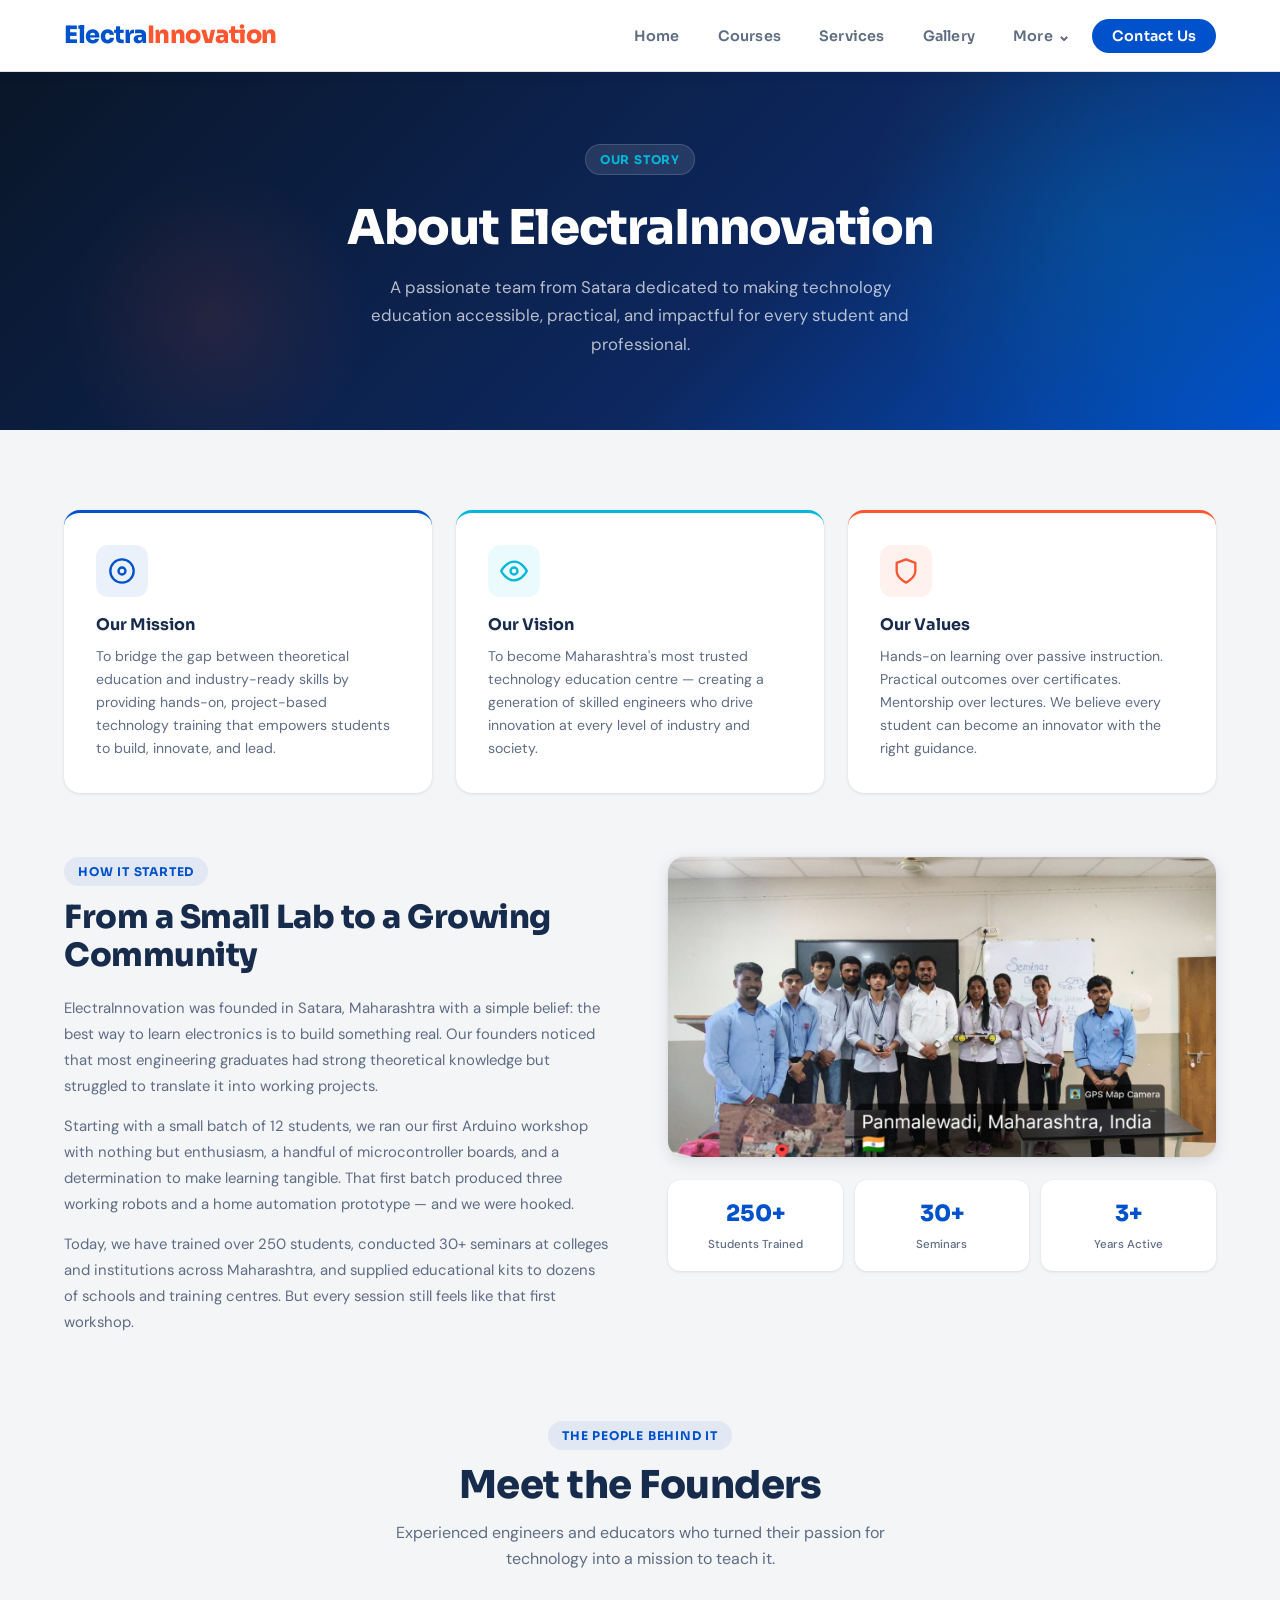
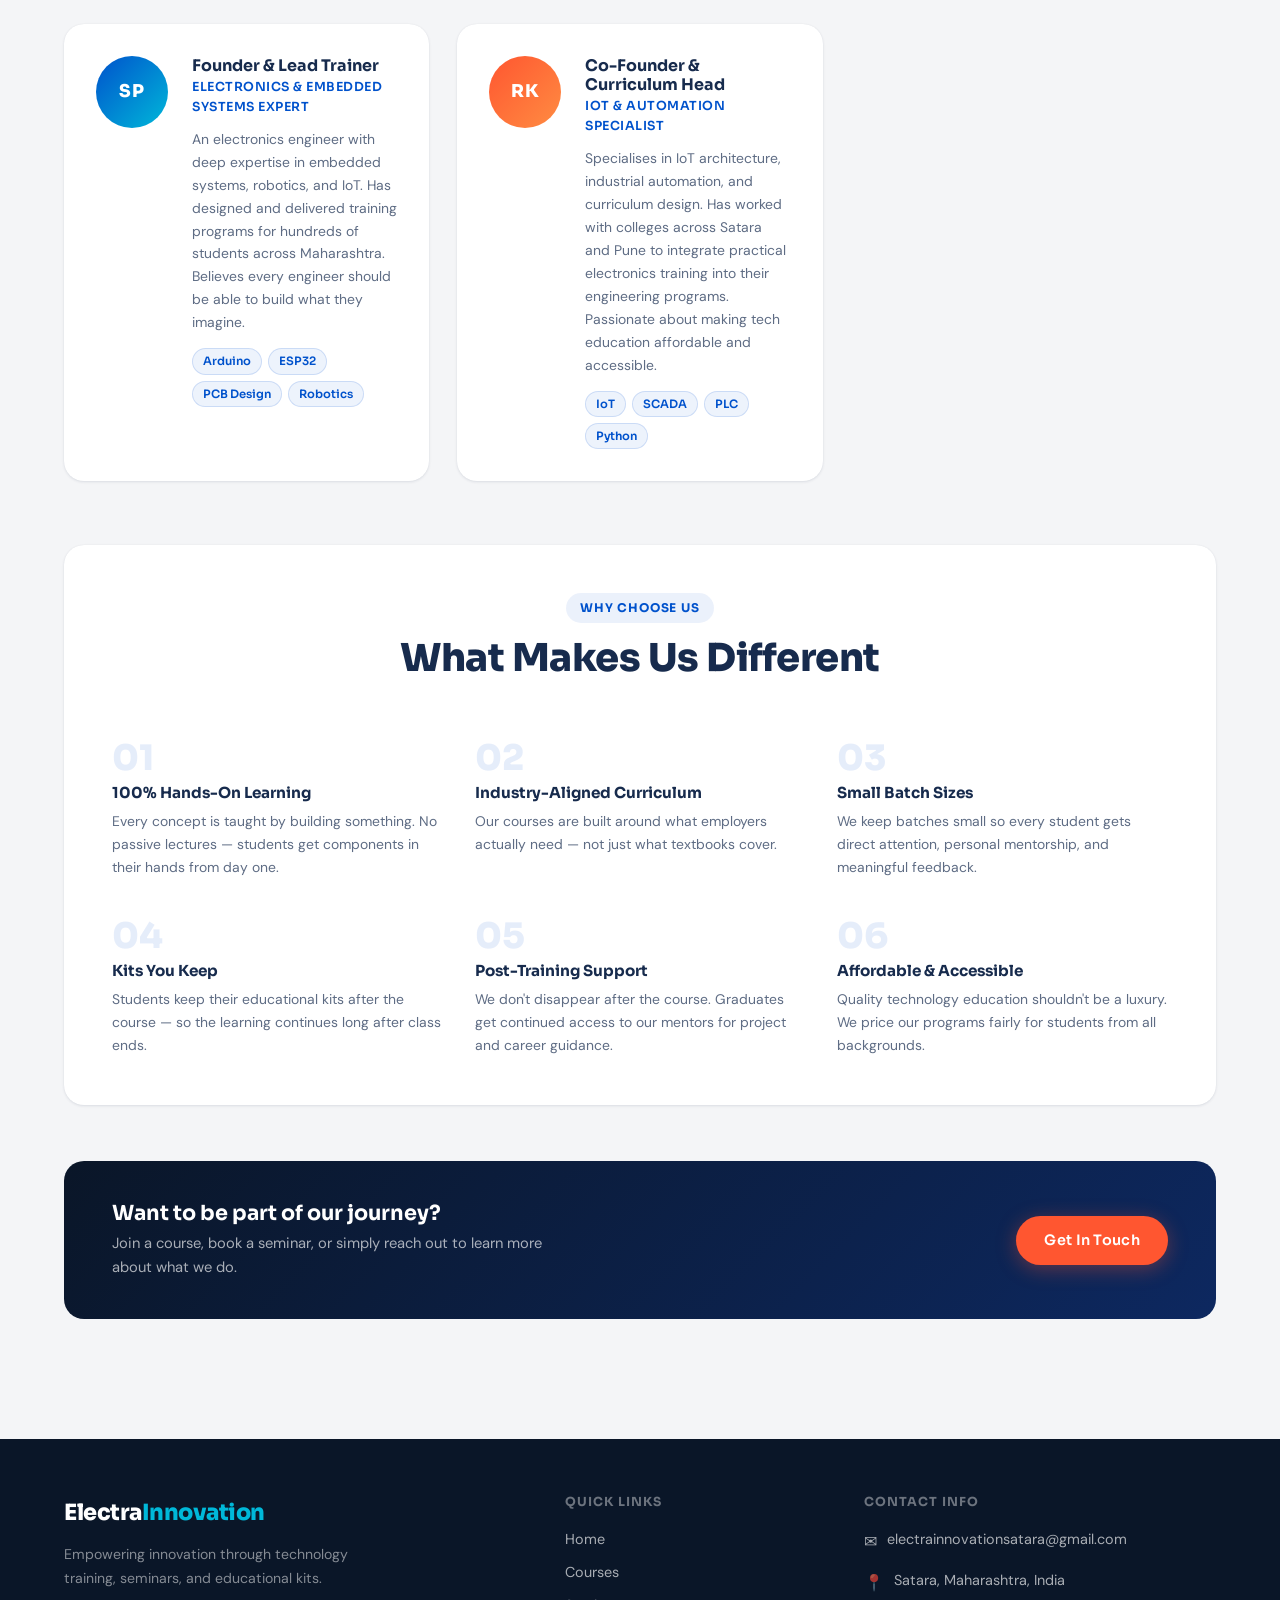
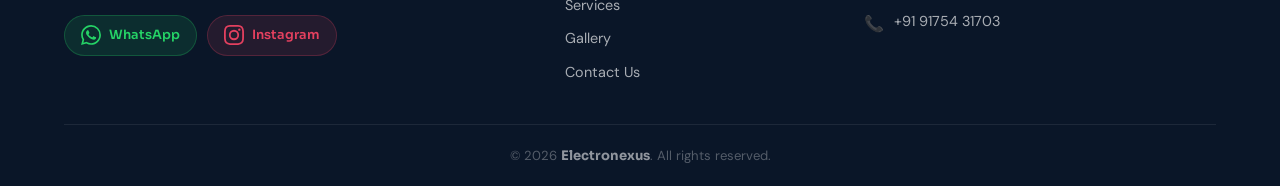
==== about.html @ ba644fd6 "Add 5 new pages & update navigation" ====
<!DOCTYPE html>
<html lang="en">
<head>
  <meta charset="UTF-8">
  <meta name="viewport" content="width=device-width, initial-scale=1.0">
  <title>About Us — ElectraInnovation</title>
  <link rel="stylesheet" href="style.css">
  <script defer src="script.js"></script>
</head>

<body>

<!-- ===== NAVBAR ===== -->
<header class="navbar">
  <div class="nav-container">
    <a href="index.html" class="logo-text">Electra<span>Innovation</span></a>

    <button class="hamburger" id="hamburger" aria-label="Toggle menu">
      <span></span><span></span><span></span>
    </button>

    <ul class="nav-menu" id="nav-menu">
      <li><a href="index.html">Home</a></li>
      <li><a href="courses.html">Courses</a></li>
      <li><a href="services.html">Services</a></li>
      <li><a href="gallery.html">Gallery</a></li>
      <li class="nav-dropdown">
        <button class="nav-dropdown-btn" aria-expanded="false">More <span class="nav-chevron">&#8964;</span></button>
        <ul class="nav-dropdown-menu">
          <li><a href="blogs.html">Blogs / Updates</a></li>
          <li><a href="about.html" class="active">About Us</a></li>
          <li><a href="faqs.html">FAQs</a></li>
        </ul>
      </li>
      <li><a href="contact.html" class="nav-cta">Contact Us</a></li>
    </ul>
  </div>
</header>

<!-- ===== PAGE HERO ===== -->
<div class="page-hero">
  <div class="page-hero-inner">
    <div class="section-tag">Our Story</div>
    <h1>About ElectraInnovation</h1>
    <p>A passionate team from Satara dedicated to making technology education accessible, practical, and impactful for every student and professional.</p>
  </div>
</div>

<!-- ===== ABOUT CONTENT ===== -->
<div class="section">

  <!-- MISSION / VISION / VALUES -->
  <div class="mvv-grid">
    <div class="mvv-card">
      <div class="mvv-icon">
        <svg width="28" height="28" viewBox="0 0 24 24" fill="none" stroke="currentColor" stroke-width="2" stroke-linecap="round" stroke-linejoin="round"><circle cx="12" cy="12" r="10"/><circle cx="12" cy="12" r="3"/></svg>
      </div>
      <h3>Our Mission</h3>
      <p>To bridge the gap between theoretical education and industry-ready skills by providing hands-on, project-based technology training that empowers students to build, innovate, and lead.</p>
    </div>
    <div class="mvv-card">
      <div class="mvv-icon">
        <svg width="28" height="28" viewBox="0 0 24 24" fill="none" stroke="currentColor" stroke-width="2" stroke-linecap="round" stroke-linejoin="round"><path d="M1 12s4-8 11-8 11 8 11 8-4 8-11 8-11-8-11-8z"/><circle cx="12" cy="12" r="3"/></svg>
      </div>
      <h3>Our Vision</h3>
      <p>To become Maharashtra's most trusted technology education centre — creating a generation of skilled engineers who drive innovation at every level of industry and society.</p>
    </div>
    <div class="mvv-card">
      <div class="mvv-icon">
        <svg width="28" height="28" viewBox="0 0 24 24" fill="none" stroke="currentColor" stroke-width="2" stroke-linecap="round" stroke-linejoin="round"><path d="M12 22s8-4 8-10V5l-8-3-8 3v7c0 6 8 10 8 10z"/></svg>
      </div>
      <h3>Our Values</h3>
      <p>Hands-on learning over passive instruction. Practical outcomes over certificates. Mentorship over lectures. We believe every student can become an innovator with the right guidance.</p>
    </div>
  </div>

  <!-- STORY SECTION -->
  <div class="about-story">
    <div class="about-story-text">
      <div class="section-tag">How It Started</div>
      <h2>From a Small Lab to a Growing Community</h2>
      <p>ElectraInnovation was founded in Satara, Maharashtra with a simple belief: the best way to learn electronics is to build something real. Our founders noticed that most engineering graduates had strong theoretical knowledge but struggled to translate it into working projects.</p>
      <p>Starting with a small batch of 12 students, we ran our first Arduino workshop with nothing but enthusiasm, a handful of microcontroller boards, and a determination to make learning tangible. That first batch produced three working robots and a home automation prototype — and we were hooked.</p>
      <p>Today, we have trained over 250 students, conducted 30+ seminars at colleges and institutions across Maharashtra, and supplied educational kits to dozens of schools and training centres. But every session still feels like that first workshop.</p>
    </div>
    <div class="about-story-img">
      <img src="images/training2.jpeg" alt="ElectraInnovation training session">
      <div class="about-story-stat-row">
        <div class="about-story-stat">
          <span class="stat-num">250+</span>
          <span class="stat-label">Students Trained</span>
        </div>
        <div class="about-story-stat">
          <span class="stat-num">30+</span>
          <span class="stat-label">Seminars</span>
        </div>
        <div class="about-story-stat">
          <span class="stat-num">3+</span>
          <span class="stat-label">Years Active</span>
        </div>
      </div>
    </div>
  </div>

  <!-- FOUNDERS SECTION -->
  <div class="section-header" style="margin-top: 72px;">
    <div class="section-tag">The People Behind It</div>
    <h2>Meet the Founders</h2>
    <p>Experienced engineers and educators who turned their passion for technology into a mission to teach it.</p>
  </div>

  <div class="founders-grid">

    <div class="founder-card">
      <div class="founder-avatar founder-avatar-1">
        <span>SP</span>
      </div>
      <div class="founder-info">
        <h3>Founder &amp; Lead Trainer</h3>
        <p class="founder-role">Electronics &amp; Embedded Systems Expert</p>
        <p class="founder-bio">An electronics engineer with deep expertise in embedded systems, robotics, and IoT. Has designed and delivered training programs for hundreds of students across Maharashtra. Believes every engineer should be able to build what they imagine.</p>
        <div class="founder-skills">
          <span>Arduino</span>
          <span>ESP32</span>
          <span>PCB Design</span>
          <span>Robotics</span>
        </div>
      </div>
    </div>

    <div class="founder-card">
      <div class="founder-avatar founder-avatar-2">
        <span>RK</span>
      </div>
      <div class="founder-info">
        <h3>Co-Founder &amp; Curriculum Head</h3>
        <p class="founder-role">IoT &amp; Automation Specialist</p>
        <p class="founder-bio">Specialises in IoT architecture, industrial automation, and curriculum design. Has worked with colleges across Satara and Pune to integrate practical electronics training into their engineering programs. Passionate about making tech education affordable and accessible.</p>
        <div class="founder-skills">
          <span>IoT</span>
          <span>SCADA</span>
          <span>PLC</span>
          <span>Python</span>
        </div>
      </div>
    </div>

  </div>

  <!-- WHY CHOOSE US -->
  <div class="why-us-section">
    <div class="section-header">
      <div class="section-tag">Why Choose Us</div>
      <h2>What Makes Us Different</h2>
    </div>
    <div class="why-us-grid">
      <div class="why-us-item">
        <div class="why-us-num">01</div>
        <h4>100% Hands-On Learning</h4>
        <p>Every concept is taught by building something. No passive lectures — students get components in their hands from day one.</p>
      </div>
      <div class="why-us-item">
        <div class="why-us-num">02</div>
        <h4>Industry-Aligned Curriculum</h4>
        <p>Our courses are built around what employers actually need — not just what textbooks cover.</p>
      </div>
      <div class="why-us-item">
        <div class="why-us-num">03</div>
        <h4>Small Batch Sizes</h4>
        <p>We keep batches small so every student gets direct attention, personal mentorship, and meaningful feedback.</p>
      </div>
      <div class="why-us-item">
        <div class="why-us-num">04</div>
        <h4>Kits You Keep</h4>
        <p>Students keep their educational kits after the course — so the learning continues long after class ends.</p>
      </div>
      <div class="why-us-item">
        <div class="why-us-num">05</div>
        <h4>Post-Training Support</h4>
        <p>We don't disappear after the course. Graduates get continued access to our mentors for project and career guidance.</p>
      </div>
      <div class="why-us-item">
        <div class="why-us-num">06</div>
        <h4>Affordable &amp; Accessible</h4>
        <p>Quality technology education shouldn't be a luxury. We price our programs fairly for students from all backgrounds.</p>
      </div>
    </div>
  </div>

  <!-- CTA BANNER -->
  <div class="cta-banner">
    <div class="cta-banner-text">
      <h3>Want to be part of our journey?</h3>
      <p>Join a course, book a seminar, or simply reach out to learn more about what we do.</p>
    </div>
    <a href="contact.html" class="btn btn-primary">Get In Touch</a>
  </div>

</div>

<!-- ===== FOOTER ===== -->
<footer class="footer">
  <div class="footer-inner">

    <div class="footer-brand">
      <a href="index.html" class="footer-logo">Electra<span>Innovation</span></a>
      <p class="footer-tagline">Empowering innovation through technology training, seminars, and educational kits.</p>
      <div class="footer-social">
        <a href="https://wa.me/919175431703" target="_blank" rel="noopener" class="social-btn whatsapp" aria-label="WhatsApp">
          <svg viewBox="0 0 24 24" fill="currentColor" width="20" height="20"><path d="M17.472 14.382c-.297-.149-1.758-.867-2.03-.967-.273-.099-.471-.148-.67.15-.197.297-.767.966-.94 1.164-.173.199-.347.223-.644.075-.297-.15-1.255-.463-2.39-1.475-.883-.788-1.48-1.761-1.653-2.059-.173-.297-.018-.458.13-.606.134-.133.298-.347.446-.52.149-.174.198-.298.298-.497.099-.198.05-.371-.025-.52-.075-.149-.669-1.612-.916-2.207-.242-.579-.487-.5-.669-.51-.173-.008-.371-.01-.57-.01-.198 0-.52.074-.792.372-.272.297-1.04 1.016-1.04 2.479 0 1.462 1.065 2.875 1.213 3.074.149.198 2.096 3.2 5.077 4.487.709.306 1.262.489 1.694.625.712.227 1.36.195 1.871.118.571-.085 1.758-.719 2.006-1.413.248-.694.248-1.289.173-1.413-.074-.124-.272-.198-.57-.347m-5.421 7.403h-.004a9.87 9.87 0 01-5.031-1.378l-.361-.214-3.741.982.998-3.648-.235-.374a9.86 9.86 0 01-1.51-5.26c.001-5.45 4.436-9.884 9.888-9.884 2.64 0 5.122 1.03 6.988 2.898a9.825 9.825 0 012.893 6.994c-.003 5.45-4.437 9.884-9.885 9.884m8.413-18.297A11.815 11.815 0 0012.05 0C5.495 0 .16 5.335.157 11.892c0 2.096.547 4.142 1.588 5.945L.057 24l6.305-1.654a11.882 11.882 0 005.683 1.448h.005c6.554 0 11.89-5.335 11.893-11.893a11.821 11.821 0 00-3.48-8.413Z"/></svg>
          WhatsApp
        </a>
        <a href="https://www.instagram.com/electrainnovations?igsh=cjc5NXh3eWp3ZHEy" target="_blank" rel="noopener" class="social-btn instagram" aria-label="Instagram">
          <svg viewBox="0 0 24 24" fill="currentColor" width="20" height="20"><path d="M12 2.163c3.204 0 3.584.012 4.85.07 3.252.148 4.771 1.691 4.919 4.919.058 1.265.069 1.645.069 4.849 0 3.205-.012 3.584-.069 4.849-.149 3.225-1.664 4.771-4.919 4.919-1.266.058-1.644.07-4.85.07-3.204 0-3.584-.012-4.849-.07-3.26-.149-4.771-1.699-4.919-4.92-.058-1.265-.07-1.644-.07-4.849 0-3.204.013-3.583.07-4.849.149-3.227 1.664-4.771 4.919-4.919 1.266-.057 1.645-.069 4.849-.069zM12 0C8.741 0 8.333.014 7.053.072 2.695.272.273 2.69.073 7.052.014 8.333 0 8.741 0 12c0 3.259.014 3.668.072 4.948.2 4.358 2.618 6.78 6.98 6.98C8.333 23.986 8.741 24 12 24c3.259 0 3.668-.014 4.948-.072 4.354-.2 6.782-2.618 6.979-6.98.059-1.28.073-1.689.073-4.948 0-3.259-.014-3.667-.072-4.947-.196-4.354-2.617-6.78-6.979-6.98C15.668.014 15.259 0 12 0zm0 5.838a6.162 6.162 0 100 12.324 6.162 6.162 0 000-12.324zM12 16a4 4 0 110-8 4 4 0 010 8zm6.406-11.845a1.44 1.44 0 100 2.881 1.44 1.44 0 000-2.881z"/></svg>
          Instagram
        </a>
      </div>
    </div>

    <div class="footer-col">
      <h4>Quick Links</h4>
      <ul>
        <li><a href="index.html">Home</a></li>
        <li><a href="courses.html">Courses</a></li>
        <li><a href="services.html">Services</a></li>
        <li><a href="gallery.html">Gallery</a></li>
        <li><a href="contact.html">Contact Us</a></li>
      </ul>
    </div>

    <div class="footer-col">
      <h4>Contact Info</h4>
      <ul class="footer-contact-list">
        <li>
          <span class="fc-icon">&#9993;</span>
          <a href="mailto:electrainnovationsatara@gmail.com">electrainnovationsatara@gmail.com</a>
        </li>
        <li>
          <span class="fc-icon">&#128205;</span>
          <span>Satara, Maharashtra, India</span>
        </li>
        <li>
          <span class="fc-icon">&#128222;</span>
          <a href="tel:+919175431703">+91 91754 31703</a>
        </li>
      </ul>
    </div>

  </div>
  <div class="footer-bottom">
    <p>&copy; 2026 <strong>Electronexus</strong>. All rights reserved.</p>
  </div>
</footer>

</body>
</html>
---- style.css ----
@import url('https://fonts.googleapis.com/css2?family=Sora:wght@300;400;600;700;800&family=DM+Sans:ital,wght@0,300;0,400;0,500;1,400&display=swap');

/* ===== CSS VARIABLES ===== */
:root {
  --primary: #0052CC;
  --primary-light: #0065FF;
  --accent: #FF5630;
  --accent-warm: #FF7452;
  --teal: #00B8D9;
  --bg: #F4F5F7;
  --bg-card: #FFFFFF;
  --text: #172B4D;
  --text-muted: #5E6C84;
  --border: #DFE1E6;
  --white: #FFFFFF;
  --shadow-sm: 0 1px 3px rgba(9,30,66,0.10), 0 0 1px rgba(9,30,66,0.08);
  --shadow-md: 0 4px 16px rgba(9,30,66,0.12), 0 0 2px rgba(9,30,66,0.08);
  --shadow-lg: 0 12px 40px rgba(9,30,66,0.18);
  --radius: 12px;
  --radius-sm: 6px;
  --navbar-h: 72px;
}

/* ===== RESET & BASE ===== */
*, *::before, *::after { box-sizing: border-box; margin: 0; padding: 0; }

html { scroll-behavior: smooth; }

body {
  font-family: 'DM Sans', sans-serif;
  background: var(--bg);
  color: var(--text);
  padding-top: var(--navbar-h);
  line-height: 1.6;
}

h1, h2, h3, h4 { font-family: 'Sora', sans-serif; line-height: 1.2; }

/* ===== NAVBAR ===== */
.navbar {
  position: fixed;
  top: 0;
  left: 0;
  width: 100%;
  background: var(--white);
  border-bottom: 1.5px solid var(--border);
  z-index: 9999;
  height: var(--navbar-h);
  box-shadow: 0 2px 12px rgba(9,30,66,0.08);
}

.nav-container {
  display: flex;
  justify-content: space-between;
  align-items: center;
  max-width: 1200px;
  width: 90%;
  margin: 0 auto;
  height: 100%;
}

.logo {
  height: 46px;
  object-fit: contain;
}

.logo-text {
  font-family: 'Sora', sans-serif;
  font-size: 1.5rem;
  font-weight: 800;
  color: var(--primary);
  letter-spacing: -0.5px;
  text-decoration: none;
}

.logo-text span { color: var(--accent); }

.nav-menu {
  list-style: none;
  display: flex;
  gap: 6px;
  align-items: center;
}

.nav-menu li a {
  color: var(--text-muted);
  text-decoration: none;
  font-family: 'Sora', sans-serif;
  font-weight: 600;
  font-size: 0.9rem;
  padding: 8px 16px;
  border-radius: var(--radius-sm);
  transition: all 0.2s ease;
  letter-spacing: 0.2px;
}

.nav-menu li a:hover {
  color: var(--primary);
  background: rgba(0,82,204,0.07);
}

.nav-menu li a.active {
  color: var(--primary);
  background: rgba(0,82,204,0.10);
}

/* CTA button in nav */
.nav-menu li a.nav-cta {
  background: var(--primary);
  color: white;
  padding: 8px 20px;
  border-radius: 50px;
}

.nav-menu li a.nav-cta:hover {
  background: var(--primary-light);
  color: white;
}

.hamburger {
  display: none;
  background: none;
  border: none;
  cursor: pointer;
  padding: 6px;
  border-radius: var(--radius-sm);
  flex-direction: column;
  gap: 5px;
  transition: background 0.2s;
}

.hamburger:hover { background: var(--bg); }

.hamburger span {
  display: block;
  width: 24px;
  height: 2.5px;
  background: var(--text);
  border-radius: 2px;
  transition: all 0.3s ease;
}

.hamburger.open span:nth-child(1) { transform: translateY(7.5px) rotate(45deg); }
.hamburger.open span:nth-child(2) { opacity: 0; transform: scaleX(0); }
.hamburger.open span:nth-child(3) { transform: translateY(-7.5px) rotate(-45deg); }

/* ===== HERO ===== */
.hero {
  position: relative;
  background: linear-gradient(135deg, #0a1628 0%, #0d2860 50%, #0052CC 100%);
  min-height: calc(100vh - var(--navbar-h));
  display: flex;
  align-items: center;
  overflow: hidden;
}

/* Decorative blobs */
.hero::before {
  content: '';
  position: absolute;
  width: 600px;
  height: 600px;
  background: radial-gradient(circle, rgba(0,184,217,0.18) 0%, transparent 70%);
  top: -100px;
  right: -100px;
  border-radius: 50%;
  pointer-events: none;
}

.hero::after {
  content: '';
  position: absolute;
  width: 400px;
  height: 400px;
  background: radial-gradient(circle, rgba(255,86,48,0.14) 0%, transparent 70%);
  bottom: -50px;
  left: 10%;
  border-radius: 50%;
  pointer-events: none;
}

.hero-inner {
  position: relative;
  z-index: 2;
  max-width: 1200px;
  width: 90%;
  margin: 0 auto;
  display: grid;
  grid-template-columns: 1fr 1fr;
  gap: 60px;
  align-items: center;
  padding: 60px 0;
}

.hero-text {
  color: white;
}

.hero-badge {
  display: inline-flex;
  align-items: center;
  gap: 8px;
  background: rgba(255,255,255,0.10);
  border: 1px solid rgba(255,255,255,0.18);
  color: var(--teal);
  font-family: 'Sora', sans-serif;
  font-size: 0.78rem;
  font-weight: 600;
  padding: 6px 14px;
  border-radius: 50px;
  margin-bottom: 24px;
  letter-spacing: 0.5px;
  text-transform: uppercase;
}

.hero-badge::before {
  content: '';
  width: 7px;
  height: 7px;
  background: var(--teal);
  border-radius: 50%;
  animation: pulse-dot 2s infinite;
}

@keyframes pulse-dot {
  0%, 100% { opacity: 1; transform: scale(1); }
  50% { opacity: 0.5; transform: scale(1.4); }
}

.hero-text h1 {
  font-size: clamp(2rem, 4vw, 3.4rem);
  font-weight: 800;
  color: white;
  margin-bottom: 20px;
  letter-spacing: -1px;
}

.hero-text h1 span { color: var(--teal); }

.hero-text p {
  font-size: 1.1rem;
  color: rgba(255,255,255,0.72);
  max-width: 480px;
  margin-bottom: 36px;
  line-height: 1.7;
}

.hero-actions {
  display: flex;
  gap: 14px;
  flex-wrap: wrap;
}

.btn {
  display: inline-flex;
  align-items: center;
  gap: 8px;
  padding: 13px 28px;
  border-radius: 50px;
  font-family: 'Sora', sans-serif;
  font-weight: 600;
  font-size: 0.9rem;
  text-decoration: none;
  cursor: pointer;
  border: none;
  transition: all 0.25s ease;
  letter-spacing: 0.3px;
}

.btn-primary {
  background: var(--accent);
  color: white;
  box-shadow: 0 4px 20px rgba(255,86,48,0.35);
}

.btn-primary:hover {
  background: var(--accent-warm);
  transform: translateY(-2px);
  box-shadow: 0 8px 28px rgba(255,86,48,0.4);
}

.btn-outline {
  background: rgba(255,255,255,0.10);
  color: white;
  border: 1.5px solid rgba(255,255,255,0.28);
  backdrop-filter: blur(6px);
}

.btn-outline:hover {
  background: rgba(255,255,255,0.18);
  transform: translateY(-2px);
}

/* HERO SLIDER */
.hero-slider-wrap {
  position: relative;
}

.slider {
  position: relative;
  width: 100%;
  border-radius: 20px;
  overflow: hidden;
  box-shadow: var(--shadow-lg);
  aspect-ratio: 4/3;
}

.slide {
  position: absolute;
  inset: 0;
  width: 100%;
  height: 100%;
  object-fit: cover;
  opacity: 0;
  transition: opacity 1s ease;
}

.slide.active { opacity: 1; }

/* Slider dots */
.slider-dots {
  display: flex;
  justify-content: center;
  gap: 8px;
  margin-top: 16px;
}

.dot {
  width: 8px;
  height: 8px;
  border-radius: 50%;
  background: rgba(255,255,255,0.30);
  cursor: pointer;
  transition: all 0.3s ease;
  border: none;
}

.dot.active {
  background: var(--teal);
  width: 24px;
  border-radius: 4px;
}

/* HERO STATS */
.hero-stats {
  display: grid;
  grid-template-columns: repeat(3, 1fr);
  gap: 16px;
  margin-top: 44px;
}

.stat-item {
  background: rgba(255,255,255,0.07);
  border: 1px solid rgba(255,255,255,0.12);
  border-radius: var(--radius);
  padding: 16px;
  text-align: center;
  backdrop-filter: blur(6px);
}

.stat-num {
  font-family: 'Sora', sans-serif;
  font-size: 1.6rem;
  font-weight: 800;
  color: var(--teal);
}

.stat-label {
  font-size: 0.75rem;
  color: rgba(255,255,255,0.60);
  margin-top: 2px;
}

/* ===== SECTION SHARED ===== */
.section {
  max-width: 1200px;
  width: 90%;
  margin: 0 auto;
  padding: 80px 0;
}

.section-header {
  text-align: center;
  margin-bottom: 52px;
}

.section-tag {
  display: inline-block;
  background: rgba(0,82,204,0.08);
  color: var(--primary);
  font-family: 'Sora', sans-serif;
  font-size: 0.75rem;
  font-weight: 700;
  padding: 5px 14px;
  border-radius: 50px;
  letter-spacing: 0.8px;
  text-transform: uppercase;
  margin-bottom: 12px;
}

.section-header h2 {
  font-size: clamp(1.8rem, 3vw, 2.6rem);
  font-weight: 800;
  color: var(--text);
  margin-bottom: 12px;
  letter-spacing: -0.5px;
}

.section-header p {
  color: var(--text-muted);
  font-size: 1rem;
  max-width: 520px;
  margin: 0 auto;
}

/* ===== GALLERY PAGE ===== */
.gallery-page { background: var(--bg); }

.gallery-section { margin-bottom: 64px; }

.gallery-section-title {
  font-family: 'Sora', sans-serif;
  font-size: 1.15rem;
  font-weight: 700;
  color: var(--text);
  margin-bottom: 18px;
  display: flex;
  align-items: center;
  gap: 10px;
}

.gallery-section-title::before {
  content: '';
  display: block;
  width: 4px;
  height: 22px;
  background: var(--primary);
  border-radius: 2px;
}

.grid {
  display: grid;
  grid-template-columns: repeat(auto-fill, minmax(220px, 1fr));
  gap: 16px;
}

.grid-item {
  position: relative;
  border-radius: var(--radius);
  overflow: hidden;
  aspect-ratio: 4/3;
  background: var(--border);
  box-shadow: var(--shadow-sm);
  cursor: pointer;
  transition: transform 0.28s ease, box-shadow 0.28s ease;
}

.grid-item:hover {
  transform: translateY(-5px) scale(1.02);
  box-shadow: var(--shadow-md);
}

.grid-item img {
  width: 100%;
  height: 100%;
  object-fit: cover;
  display: block;
  transition: transform 0.4s ease;
}

.grid-item:hover img { transform: scale(1.06); }

.grid-item .overlay {
  position: absolute;
  inset: 0;
  background: linear-gradient(to top, rgba(9,30,66,0.55), transparent 60%);
  opacity: 0;
  transition: opacity 0.28s ease;
  display: flex;
  align-items: flex-end;
  padding: 14px;
}

.grid-item:hover .overlay { opacity: 1; }

.overlay-icon {
  background: rgba(255,255,255,0.20);
  border: 1px solid rgba(255,255,255,0.35);
  border-radius: 50%;
  width: 38px;
  height: 38px;
  display: flex;
  align-items: center;
  justify-content: center;
  color: white;
  font-size: 1rem;
  backdrop-filter: blur(4px);
  margin-left: auto;
}

/* ===== LIGHTBOX ===== */
.lightbox {
  display: none;
  position: fixed;
  inset: 0;
  background: rgba(9,30,66,0.90);
  z-index: 99999;
  justify-content: center;
  align-items: center;
  padding: 20px;
  backdrop-filter: blur(8px);
}

.lightbox.show { display: flex; }

.lightbox-inner {
  position: relative;
  max-width: 900px;
  width: 100%;
}

.lightbox img {
  width: 100%;
  max-height: 80vh;
  object-fit: contain;
  border-radius: var(--radius);
  box-shadow: var(--shadow-lg);
}

.close-btn {
  position: fixed;
  top: 20px;
  right: 24px;
  background: rgba(255,255,255,0.15);
  border: 1px solid rgba(255,255,255,0.25);
  color: white;
  width: 44px;
  height: 44px;
  border-radius: 50%;
  display: flex;
  align-items: center;
  justify-content: center;
  font-size: 1.3rem;
  cursor: pointer;
  transition: background 0.2s;
  backdrop-filter: blur(6px);
}

.close-btn:hover { background: rgba(255,255,255,0.28); }

/* ===== CONTACT PAGE ===== */
.contact-wrapper {
  display: grid;
  grid-template-columns: 1fr 1.4fr;
  gap: 48px;
  align-items: start;
}

.contact-info h2 {
  font-size: clamp(1.6rem, 2.5vw, 2.2rem);
  font-weight: 800;
  color: var(--text);
  margin-bottom: 12px;
  letter-spacing: -0.5px;
}

.contact-info p {
  color: var(--text-muted);
  margin-bottom: 32px;
  line-height: 1.7;
}

.contact-detail {
  display: flex;
  align-items: flex-start;
  gap: 14px;
  margin-bottom: 20px;
  padding: 16px;
  background: var(--white);
  border-radius: var(--radius);
  box-shadow: var(--shadow-sm);
  transition: box-shadow 0.2s;
}

.contact-detail:hover { box-shadow: var(--shadow-md); }

.contact-icon {
  width: 44px;
  height: 44px;
  border-radius: var(--radius-sm);
  background: rgba(0,82,204,0.09);
  display: flex;
  align-items: center;
  justify-content: center;
  font-size: 1.2rem;
  flex-shrink: 0;
}

.contact-detail-text strong {
  display: block;
  font-family: 'Sora', sans-serif;
  font-size: 0.82rem;
  color: var(--text-muted);
  font-weight: 600;
  text-transform: uppercase;
  letter-spacing: 0.5px;
  margin-bottom: 2px;
}

.contact-detail-text span {
  color: var(--text);
  font-size: 0.95rem;
  font-weight: 500;
}

/* FORM */
.contact-form-card {
  background: var(--white);
  border-radius: 20px;
  padding: 40px;
  box-shadow: var(--shadow-md);
}

.contact-form-card h3 {
  font-size: 1.3rem;
  font-weight: 700;
  margin-bottom: 6px;
}

.contact-form-card > p {
  color: var(--text-muted);
  font-size: 0.9rem;
  margin-bottom: 28px;
}

.form-group {
  margin-bottom: 18px;
}

.form-group label {
  display: block;
  font-family: 'Sora', sans-serif;
  font-size: 0.82rem;
  font-weight: 600;
  color: var(--text);
  margin-bottom: 6px;
  letter-spacing: 0.2px;
}

.form-group input,
.form-group textarea,
.form-group select {
  width: 100%;
  padding: 12px 16px;
  border: 1.5px solid var(--border);
  border-radius: var(--radius-sm);
  font-family: 'DM Sans', sans-serif;
  font-size: 0.95rem;
  color: var(--text);
  background: var(--bg);
  transition: border-color 0.2s, box-shadow 0.2s;
  outline: none;
}

.form-group input:focus,
.form-group textarea:focus {
  border-color: var(--primary);
  background: white;
  box-shadow: 0 0 0 3px rgba(0,82,204,0.10);
}

.form-group textarea {
  resize: vertical;
  min-height: 120px;
}

.form-row {
  display: grid;
  grid-template-columns: 1fr 1fr;
  gap: 16px;
}

.btn-submit {
  width: 100%;
  padding: 14px;
  background: var(--primary);
  color: white;
  border: none;
  border-radius: 50px;
  font-family: 'Sora', sans-serif;
  font-weight: 700;
  font-size: 0.95rem;
  cursor: pointer;
  transition: all 0.25s ease;
  letter-spacing: 0.3px;
}

.btn-submit:hover {
  background: var(--primary-light);
  transform: translateY(-2px);
  box-shadow: 0 8px 24px rgba(0,82,204,0.30);
}

/* ===== FOOTER ===== */
.footer {
  background: #0a1628;
  color: rgba(255,255,255,0.60);
  font-size: 0.9rem;
  margin-top: 40px;
}

.footer-inner {
  display: grid;
  grid-template-columns: 1.8fr 1fr 1.4fr;
  gap: 48px;
  max-width: 1200px;
  width: 90%;
  margin: 0 auto;
  padding: 56px 0 40px;
  border-bottom: 1px solid rgba(255,255,255,0.08);
}

/* Brand column */
.footer-logo {
  font-family: 'Sora', sans-serif;
  font-size: 1.4rem;
  font-weight: 800;
  color: white;
  text-decoration: none;
  letter-spacing: -0.5px;
  display: inline-block;
  margin-bottom: 12px;
}

.footer-logo span { color: var(--teal); }

.footer-tagline {
  color: rgba(255,255,255,0.50);
  font-size: 0.88rem;
  line-height: 1.7;
  max-width: 300px;
  margin-bottom: 24px;
}

/* Social buttons */
.footer-social {
  display: flex;
  gap: 10px;
  flex-wrap: wrap;
}

.social-btn {
  display: inline-flex;
  align-items: center;
  gap: 8px;
  padding: 9px 16px;
  border-radius: 50px;
  font-family: 'Sora', sans-serif;
  font-size: 0.8rem;
  font-weight: 600;
  text-decoration: none;
  transition: all 0.25s ease;
  border: 1px solid transparent;
}

.social-btn.whatsapp {
  background: rgba(37,211,102,0.12);
  color: #25D366;
  border-color: rgba(37,211,102,0.25);
}

.social-btn.whatsapp:hover {
  background: #25D366;
  color: white;
  transform: translateY(-2px);
  box-shadow: 0 6px 20px rgba(37,211,102,0.30);
}

.social-btn.instagram {
  background: rgba(228,64,95,0.12);
  color: #E4405F;
  border-color: rgba(228,64,95,0.25);
}

.social-btn.instagram:hover {
  background: linear-gradient(45deg, #f09433, #e6683c, #dc2743, #cc2366, #bc1888);
  color: white;
  border-color: transparent;
  transform: translateY(-2px);
  box-shadow: 0 6px 20px rgba(228,64,95,0.30);
}

/* Link columns */
.footer-col h4 {
  font-family: 'Sora', sans-serif;
  font-size: 0.78rem;
  font-weight: 700;
  color: rgba(255,255,255,0.40);
  text-transform: uppercase;
  letter-spacing: 1px;
  margin-bottom: 18px;
}

.footer-col ul {
  list-style: none;
  display: flex;
  flex-direction: column;
  gap: 10px;
}

.footer-col ul li a {
  color: rgba(255,255,255,0.65);
  text-decoration: none;
  font-size: 0.9rem;
  transition: color 0.2s;
}

.footer-col ul li a:hover { color: var(--teal); }

/* Contact list */
.footer-contact-list { gap: 14px !important; }

.footer-contact-list li {
  display: flex;
  align-items: flex-start;
  gap: 10px;
  color: rgba(255,255,255,0.65);
  font-size: 0.9rem;
}

.fc-icon {
  font-size: 1rem;
  flex-shrink: 0;
  margin-top: 1px;
}

.footer-contact-list a {
  color: rgba(255,255,255,0.65);
  text-decoration: none;
  transition: color 0.2s;
}

.footer-contact-list a:hover { color: var(--teal); }

/* Bottom bar */
.footer-bottom {
  text-align: center;
  padding: 20px;
  font-size: 0.82rem;
  color: rgba(255,255,255,0.30);
}

.footer-bottom strong { color: rgba(255,255,255,0.55); font-family: 'Sora', sans-serif; }

/* Footer responsive */
@media (max-width: 900px) {
  .footer-inner {
    grid-template-columns: 1fr 1fr;
    gap: 36px;
  }
  .footer-brand { grid-column: 1 / -1; }
}

@media (max-width: 500px) {
  .footer-inner {
    grid-template-columns: 1fr;
    gap: 28px;
    padding: 40px 0 28px;
  }
  .footer-social { gap: 8px; }
  .social-btn { padding: 8px 14px; font-size: 0.78rem; }
}

/* ===== MOBILE ===== */
@media (max-width: 900px) {
  .hero-inner {
    grid-template-columns: 1fr;
    text-align: center;
    gap: 40px;
    padding: 50px 0 40px;
  }

  .hero-text p { margin: 0 auto 32px; }
  .hero-actions { justify-content: center; }
  .hero-stats { grid-template-columns: repeat(3, 1fr); }

  .contact-wrapper {
    grid-template-columns: 1fr;
    gap: 32px;
  }

  .form-row { grid-template-columns: 1fr; }
}

@media (max-width: 768px) {
  .hamburger { display: flex; }

  .nav-menu {
    display: none;
    flex-direction: column;
    position: absolute;
    top: var(--navbar-h);
    left: 0;
    right: 0;
    background: white;
    border-bottom: 1.5px solid var(--border);
    padding: 16px 20px 20px;
    gap: 4px;
    box-shadow: 0 8px 24px rgba(9,30,66,0.10);
  }

  .nav-menu.show { display: flex; }

  .nav-menu li a {
    display: block;
    padding: 11px 16px;
    border-radius: var(--radius-sm);
  }

  .hero-stats { grid-template-columns: 1fr 1fr; }

  .grid { grid-template-columns: repeat(auto-fill, minmax(160px, 1fr)); gap: 12px; }

  .contact-form-card { padding: 24px 20px; }
}

@media (max-width: 480px) {
  .hero-stats { grid-template-columns: repeat(3,1fr); }
  .hero-text h1 { font-size: 1.75rem; }
  .btn { padding: 11px 22px; font-size: 0.85rem; }
}

/* ===== FEEDBACK / VIDEO SECTION ===== */
.feedback-section {
  background: linear-gradient(135deg, #0a1628 0%, #0d2860 100%);
  border-radius: 24px;
  padding: 48px 40px;
  margin-top: 16px;
}

.feedback-title {
  color: white !important;
}

.feedback-title::before {
  background: var(--teal) !important;
}

.feedback-intro {
  margin-bottom: 36px;
}

.feedback-intro p {
  color: rgba(255,255,255,0.65);
  font-size: 0.97rem;
  max-width: 560px;
  line-height: 1.7;
}

/* VIDEO GRID */
.video-grid {
  display: grid;
  grid-template-columns: repeat(auto-fill, minmax(260px, 1fr));
  gap: 22px;
}

/* VIDEO CARD */
.video-card {
  background: rgba(255,255,255,0.06);
  border: 1px solid rgba(255,255,255,0.12);
  border-radius: var(--radius);
  overflow: hidden;
  transition: transform 0.28s ease, box-shadow 0.28s ease, background 0.28s ease;
  backdrop-filter: blur(6px);
}

.video-card:hover {
  transform: translateY(-5px);
  background: rgba(255,255,255,0.10);
  box-shadow: 0 16px 40px rgba(0,0,0,0.35);
}

/* VIDEO WRAPPER */
.video-wrap {
  position: relative;
  width: 100%;
  aspect-ratio: 16/9;
  background: #000;
  overflow: hidden;
}

.video-wrap video {
  width: 100%;
  height: 100%;
  object-fit: cover;
  display: block;
  cursor: pointer;
}

/* Play hint overlay — fades out once video starts */
.video-play-hint {
  position: absolute;
  inset: 0;
  display: flex;
  align-items: center;
  justify-content: center;
  background: rgba(0,0,0,0.30);
  color: white;
  font-size: 2.2rem;
  pointer-events: none;
  transition: opacity 0.3s ease;
  border-radius: 0;
}

.video-wrap video:not([paused]) ~ .video-play-hint,
.video-wrap.playing .video-play-hint {
  opacity: 0;
}

/* VIDEO META (name, stars) */
.video-meta {
  display: flex;
  align-items: center;
  gap: 12px;
  padding: 14px 16px;
}

.video-avatar {
  width: 40px;
  height: 40px;
  border-radius: 50%;
  background: linear-gradient(135deg, var(--primary), var(--teal));
  color: white;
  font-family: 'Sora', sans-serif;
  font-weight: 700;
  font-size: 0.78rem;
  display: flex;
  align-items: center;
  justify-content: center;
  flex-shrink: 0;
  letter-spacing: 0.5px;
}

.video-info {
  flex: 1;
  min-width: 0;
}

.video-info strong {
  display: block;
  font-family: 'Sora', sans-serif;
  font-size: 0.88rem;
  font-weight: 700;
  color: white;
  white-space: nowrap;
  overflow: hidden;
  text-overflow: ellipsis;
}

.video-info span {
  display: block;
  font-size: 0.75rem;
  color: rgba(255,255,255,0.50);
  margin-top: 1px;
  white-space: nowrap;
  overflow: hidden;
  text-overflow: ellipsis;
}

.video-stars {
  font-size: 0.8rem;
  color: #FFD700;
  letter-spacing: 1px;
  flex-shrink: 0;
}

/* ===== RESPONSIVE — FEEDBACK ===== */
@media (max-width: 768px) {
  .feedback-section {
    padding: 32px 20px;
    border-radius: 16px;
  }

  .video-grid {
    grid-template-columns: 1fr 1fr;
    gap: 14px;
  }
}

@media (max-width: 480px) {
  .video-grid {
    grid-template-columns: 1fr;
  }
}

/* 2-card video grid — always 2 columns on desktop */
.video-grid-2 {
  grid-template-columns: repeat(2, 1fr);
  max-width: 700px;
}

@media (max-width: 600px) {
  .video-grid-2 {
    grid-template-columns: 1fr;
    max-width: 100%;
  }
}

/* ===== VIDEO HERO ===== */
.video-hero {
  position: relative;
  width: 100%;
  height: 420px;
  overflow: hidden;
  display: flex;
  align-items: center;
  justify-content: center;
}

/* The looping background video */
.video-hero-bg {
  position: absolute;
  inset: 0;
  width: 100%;
  height: 100%;
  object-fit: cover;
  z-index: 0;
}

/* Soft white overlay — keeps text legible on any video */
.video-hero-overlay {
  position: absolute;
  inset: 0;
  background: rgba(255, 255, 255, 0.45);
  z-index: 1;
}

/* Centred text block */
.video-hero-content {
  position: relative;
  z-index: 2;
  text-align: center;
  padding: 0 20px;
  max-width: 720px;
  animation: vhFadeUp 0.9s ease both;
}

@keyframes vhFadeUp {
  from { opacity: 0; transform: translateY(22px); }
  to   { opacity: 1; transform: translateY(0); }
}

.video-hero-eyebrow {
  font-family: 'Sora', sans-serif;
  font-size: 0.78rem;
  font-weight: 700;
  letter-spacing: 2px;
  text-transform: uppercase;
  color: #000;
  margin-bottom: 10px;
  opacity: 0.65;
}

.video-hero-heading {
  font-family: 'Sora', sans-serif;
  font-size: clamp(2rem, 5vw, 3.4rem);
  font-weight: 800;
  color: #000;
  line-height: 1.15;
  letter-spacing: -1px;
  margin-bottom: 14px;
  text-shadow: 0 1px 4px rgba(255,255,255,0.6);
}

.video-hero-sub {
  font-family: 'DM Sans', sans-serif;
  font-size: clamp(0.95rem, 2vw, 1.1rem);
  color: #000;
  opacity: 0.72;
  margin-bottom: 28px;
  line-height: 1.6;
}

.video-hero-cta {
  display: inline-block;
  padding: 11px 30px;
  background: #000;
  color: #fff;
  font-family: 'Sora', sans-serif;
  font-weight: 700;
  font-size: 0.88rem;
  letter-spacing: 0.4px;
  border-radius: 50px;
  text-decoration: none;
  transition: all 0.25s ease;
  box-shadow: 0 4px 16px rgba(0,0,0,0.20);
}

.video-hero-cta:hover {
  background: var(--primary);
  transform: translateY(-2px);
  box-shadow: 0 8px 24px rgba(0,82,204,0.30);
}

/* Responsive */
@media (max-width: 768px) {
  .video-hero { height: 320px; }
  .video-hero-heading { font-size: 1.9rem; }
}

@media (max-width: 480px) {
  .video-hero { height: 260px; }
  .video-hero-heading { font-size: 1.55rem; }
}

/* ===== NAV DROPDOWN ===== */
.nav-dropdown {
  position: relative;
}

.nav-dropdown-btn {
  background: none;
  border: none;
  cursor: pointer;
  color: var(--text-muted);
  font-family: 'Sora', sans-serif;
  font-weight: 600;
  font-size: 0.9rem;
  padding: 8px 16px;
  border-radius: var(--radius-sm);
  display: flex;
  align-items: center;
  gap: 4px;
  transition: all 0.2s ease;
  letter-spacing: 0.2px;
  white-space: nowrap;
}

.nav-dropdown-btn:hover {
  color: var(--primary);
  background: rgba(0,82,204,0.07);
}

.nav-dropdown-btn.open {
  color: var(--primary);
  background: rgba(0,82,204,0.10);
}

.nav-chevron {
  font-size: 1rem;
  display: inline-block;
  transition: transform 0.2s ease;
  line-height: 1;
}

.nav-dropdown-btn.open .nav-chevron {
  transform: rotate(180deg);
}

.nav-dropdown-menu {
  display: none;
  position: absolute;
  top: calc(100% + 8px);
  left: 50%;
  transform: translateX(-50%);
  background: var(--white);
  border: 1.5px solid var(--border);
  border-radius: var(--radius);
  box-shadow: var(--shadow-md);
  padding: 8px;
  min-width: 180px;
  flex-direction: column;
  gap: 2px;
  z-index: 9999;
  list-style: none;
}

.nav-dropdown-menu.show {
  display: flex;
}

.nav-dropdown-menu li a {
  display: block;
  padding: 10px 14px;
  color: var(--text-muted);
  text-decoration: none;
  font-family: 'Sora', sans-serif;
  font-weight: 600;
  font-size: 0.88rem;
  border-radius: var(--radius-sm);
  transition: all 0.2s ease;
  white-space: nowrap;
}

.nav-dropdown-menu li a:hover,
.nav-dropdown-menu li a.active {
  color: var(--primary);
  background: rgba(0,82,204,0.08);
}

@media (max-width: 768px) {
  .nav-dropdown-btn {
    width: 100%;
    justify-content: space-between;
    padding: 11px 16px;
  }

  .nav-dropdown-menu {
    position: static;
    transform: none;
    box-shadow: none;
    border: none;
    border-left: 3px solid var(--border);
    border-radius: 0;
    margin-left: 12px;
    padding: 4px 0;
    background: transparent;
  }

  .nav-dropdown-menu li a {
    color: var(--text-muted);
    padding: 9px 16px;
  }
}

/* ===== PAGE HERO ===== */
.page-hero {
  background: linear-gradient(135deg, #0a1628 0%, #0d2860 60%, #0052CC 100%);
  padding: 72px 20px;
  text-align: center;
  position: relative;
  overflow: hidden;
}

.page-hero::before {
  content: '';
  position: absolute;
  width: 500px;
  height: 500px;
  background: radial-gradient(circle, rgba(0,184,217,0.15) 0%, transparent 70%);
  top: -100px;
  right: -80px;
  border-radius: 50%;
  pointer-events: none;
}

.page-hero::after {
  content: '';
  position: absolute;
  width: 300px;
  height: 300px;
  background: radial-gradient(circle, rgba(255,86,48,0.10) 0%, transparent 70%);
  bottom: -40px;
  left: 5%;
  border-radius: 50%;
  pointer-events: none;
}

.page-hero-inner {
  position: relative;
  z-index: 2;
  max-width: 700px;
  margin: 0 auto;
}

.page-hero .section-tag {
  background: rgba(255,255,255,0.10);
  color: var(--teal);
  border: 1px solid rgba(255,255,255,0.15);
}

.page-hero h1 {
  font-size: clamp(2rem, 4vw, 3rem);
  font-weight: 800;
  color: white;
  margin: 12px 0 16px;
  letter-spacing: -1px;
}

.page-hero p {
  color: rgba(255,255,255,0.70);
  font-size: 1.05rem;
  line-height: 1.7;
  max-width: 560px;
  margin: 0 auto;
}

/* ===== FILTER TABS ===== */
.filter-tabs {
  display: flex;
  flex-wrap: wrap;
  gap: 8px;
  margin-bottom: 36px;
}

.filter-btn {
  padding: 8px 20px;
  border: 1.5px solid var(--border);
  border-radius: 50px;
  background: var(--white);
  color: var(--text-muted);
  font-family: 'Sora', sans-serif;
  font-weight: 600;
  font-size: 0.85rem;
  cursor: pointer;
  transition: all 0.2s ease;
}

.filter-btn:hover {
  border-color: var(--primary);
  color: var(--primary);
}

.filter-btn.active {
  background: var(--primary);
  border-color: var(--primary);
  color: white;
}

/* ===== COURSES PAGE ===== */
.courses-grid {
  display: grid;
  grid-template-columns: repeat(auto-fill, minmax(280px, 1fr));
  gap: 24px;
  margin-bottom: 56px;
}

.course-card {
  background: var(--white);
  border-radius: 16px;
  overflow: hidden;
  box-shadow: var(--shadow-sm);
  transition: transform 0.28s ease, box-shadow 0.28s ease;
}

.course-card:hover {
  transform: translateY(-6px);
  box-shadow: var(--shadow-md);
}

.course-card[style*="display: none"] { display: none !important; }

.course-card-top {
  height: 100px;
  display: flex;
  align-items: flex-start;
  justify-content: space-between;
  padding: 20px;
  position: relative;
}

.course-card-top.electronics { background: linear-gradient(135deg, #0052CC, #0065FF); }
.course-card-top.embedded    { background: linear-gradient(135deg, #00875A, #00A86B); }
.course-card-top.iot         { background: linear-gradient(135deg, #00B8D9, #00C7E6); }
.course-card-top.software    { background: linear-gradient(135deg, #FF5630, #FF7452); }

.course-icon {
  font-size: 2rem;
  line-height: 1;
}

.course-level {
  font-family: 'Sora', sans-serif;
  font-size: 0.72rem;
  font-weight: 700;
  padding: 4px 10px;
  border-radius: 50px;
  text-transform: uppercase;
  letter-spacing: 0.5px;
}

.course-level.beginner     { background: rgba(255,255,255,0.20); color: white; }
.course-level.intermediate { background: rgba(255,255,255,0.20); color: white; }
.course-level.advanced     { background: rgba(0,0,0,0.20); color: white; }

.course-card-body {
  padding: 22px;
}

.course-card-body h3 {
  font-size: 1.05rem;
  font-weight: 700;
  margin-bottom: 8px;
  color: var(--text);
}

.course-card-body > p {
  font-size: 0.88rem;
  color: var(--text-muted);
  margin-bottom: 16px;
  line-height: 1.6;
}

.course-highlights {
  list-style: none;
  display: flex;
  flex-direction: column;
  gap: 6px;
  margin-bottom: 18px;
}

.course-highlights li {
  font-size: 0.84rem;
  color: var(--text-muted);
  padding-left: 16px;
  position: relative;
}

.course-highlights li::before {
  content: '✓';
  position: absolute;
  left: 0;
  color: var(--primary);
  font-weight: 700;
  font-size: 0.8rem;
}

.course-meta {
  display: flex;
  align-items: center;
  gap: 8px;
  flex-wrap: wrap;
  margin-bottom: 18px;
}

.course-duration {
  font-family: 'Sora', sans-serif;
  font-size: 0.78rem;
  font-weight: 600;
  color: var(--text-muted);
}

.course-badge {
  font-family: 'Sora', sans-serif;
  font-size: 0.72rem;
  font-weight: 700;
  background: rgba(0,82,204,0.08);
  color: var(--primary);
  padding: 3px 10px;
  border-radius: 50px;
}

.course-cta {
  display: block;
  text-align: center;
  padding: 10px;
  background: var(--primary);
  color: white;
  font-family: 'Sora', sans-serif;
  font-weight: 700;
  font-size: 0.88rem;
  border-radius: 50px;
  text-decoration: none;
  transition: all 0.2s ease;
}

.course-cta:hover {
  background: var(--primary-light);
  transform: translateY(-1px);
}

/* ===== CTA BANNER ===== */
.cta-banner {
  background: linear-gradient(135deg, #0a1628 0%, #0d2860 100%);
  border-radius: 20px;
  padding: 40px 48px;
  display: flex;
  align-items: center;
  justify-content: space-between;
  gap: 32px;
  margin-top: 16px;
}

.cta-banner-text h3 {
  font-size: 1.3rem;
  font-weight: 700;
  color: white;
  margin-bottom: 6px;
}

.cta-banner-text p {
  color: rgba(255,255,255,0.65);
  font-size: 0.92rem;
  max-width: 460px;
}

@media (max-width: 700px) {
  .cta-banner {
    flex-direction: column;
    text-align: center;
    padding: 32px 24px;
  }
  .cta-banner-text p { max-width: 100%; }
}

/* ===== SERVICES PAGE ===== */
.services-grid {
  display: grid;
  grid-template-columns: repeat(auto-fill, minmax(300px, 1fr));
  gap: 28px;
  margin-bottom: 16px;
}

.service-card {
  background: var(--white);
  border-radius: 16px;
  padding: 32px;
  box-shadow: var(--shadow-sm);
  transition: transform 0.28s ease, box-shadow 0.28s ease;
  border: 1.5px solid var(--border);
}

.service-card:hover {
  transform: translateY(-6px);
  box-shadow: var(--shadow-md);
  border-color: transparent;
}

.service-icon-wrap {
  width: 60px;
  height: 60px;
  border-radius: var(--radius);
  display: flex;
  align-items: center;
  justify-content: center;
  margin-bottom: 20px;
}

.service-icon-wrap.blue   { background: rgba(0,82,204,0.10); color: var(--primary); }
.service-icon-wrap.teal   { background: rgba(0,184,217,0.10); color: var(--teal); }
.service-icon-wrap.orange { background: rgba(255,86,48,0.10); color: var(--accent); }

.service-card h3 {
  font-size: 1.1rem;
  font-weight: 700;
  color: var(--text);
  margin-bottom: 10px;
}

.service-card > p {
  color: var(--text-muted);
  font-size: 0.9rem;
  line-height: 1.65;
  margin-bottom: 18px;
}

.service-features {
  list-style: none;
  display: flex;
  flex-direction: column;
  gap: 8px;
  margin-bottom: 22px;
}

.service-features li {
  font-size: 0.86rem;
  color: var(--text-muted);
  padding-left: 20px;
  position: relative;
}

.service-features li::before {
  content: '→';
  position: absolute;
  left: 0;
  color: var(--primary);
  font-weight: 700;
}

.service-link {
  font-family: 'Sora', sans-serif;
  font-weight: 700;
  font-size: 0.88rem;
  color: var(--primary);
  text-decoration: none;
  transition: gap 0.2s ease;
  display: inline-flex;
  align-items: center;
}

.service-link:hover { color: var(--primary-light); }

/* Additional Services */
.add-services-grid {
  display: grid;
  grid-template-columns: repeat(auto-fill, minmax(280px, 1fr));
  gap: 20px;
  margin-bottom: 56px;
}

.add-service-card {
  display: flex;
  align-items: flex-start;
  gap: 16px;
  background: var(--white);
  border-radius: var(--radius);
  padding: 22px;
  box-shadow: var(--shadow-sm);
  transition: box-shadow 0.2s ease;
}

.add-service-card:hover { box-shadow: var(--shadow-md); }

.add-service-icon {
  width: 46px;
  height: 46px;
  border-radius: var(--radius-sm);
  background: rgba(0,82,204,0.08);
  color: var(--primary);
  display: flex;
  align-items: center;
  justify-content: center;
  flex-shrink: 0;
}

.add-service-text h4 {
  font-size: 0.95rem;
  font-weight: 700;
  color: var(--text);
  margin-bottom: 6px;
  font-family: 'Sora', sans-serif;
}

.add-service-text p {
  font-size: 0.86rem;
  color: var(--text-muted);
  line-height: 1.6;
}

/* ===== BLOGS PAGE ===== */
.blog-featured {
  display: grid;
  grid-template-columns: 1fr 1fr;
  gap: 40px;
  align-items: center;
  background: var(--white);
  border-radius: 20px;
  overflow: hidden;
  box-shadow: var(--shadow-md);
  margin-bottom: 48px;
}

.blog-featured-img {
  position: relative;
  height: 380px;
}

.blog-featured-img img {
  width: 100%;
  height: 100%;
  object-fit: cover;
}

.blog-category-badge {
  position: absolute;
  top: 14px;
  left: 14px;
  font-family: 'Sora', sans-serif;
  font-size: 0.72rem;
  font-weight: 700;
  padding: 5px 12px;
  border-radius: 50px;
  text-transform: uppercase;
  letter-spacing: 0.5px;
}

.blog-category-badge.tutorial  { background: var(--primary); color: white; }
.blog-category-badge.news      { background: var(--teal); color: white; }
.blog-category-badge.project   { background: #00875A; color: white; }
.blog-category-badge.tips      { background: var(--accent); color: white; }

.blog-featured-text {
  padding: 40px 40px 40px 0;
}

.blog-featured-text h2 {
  font-size: clamp(1.3rem, 2.5vw, 1.7rem);
  font-weight: 800;
  color: var(--text);
  margin-bottom: 12px;
  letter-spacing: -0.5px;
}

.blog-featured-text > p {
  color: var(--text-muted);
  font-size: 0.92rem;
  line-height: 1.7;
  margin-bottom: 16px;
}

.blog-meta-row {
  display: flex;
  gap: 12px;
  margin-bottom: 10px;
  align-items: center;
}

.blog-date {
  font-family: 'Sora', sans-serif;
  font-size: 0.78rem;
  font-weight: 600;
  color: var(--text-muted);
}

.blog-read-time {
  font-family: 'Sora', sans-serif;
  font-size: 0.78rem;
  font-weight: 600;
  color: var(--teal);
  background: rgba(0,184,217,0.08);
  padding: 2px 8px;
  border-radius: 50px;
}

.blog-tags {
  display: flex;
  gap: 6px;
  flex-wrap: wrap;
}

.blog-tag {
  font-family: 'Sora', sans-serif;
  font-size: 0.72rem;
  font-weight: 600;
  background: var(--bg);
  color: var(--text-muted);
  padding: 3px 10px;
  border-radius: 50px;
  border: 1px solid var(--border);
}

/* Blog Grid */
.blog-grid {
  display: grid;
  grid-template-columns: repeat(auto-fill, minmax(300px, 1fr));
  gap: 24px;
  margin-bottom: 56px;
}

.blog-card {
  background: var(--white);
  border-radius: 16px;
  overflow: hidden;
  box-shadow: var(--shadow-sm);
  transition: transform 0.28s ease, box-shadow 0.28s ease;
}

.blog-card:hover {
  transform: translateY(-6px);
  box-shadow: var(--shadow-md);
}

.blog-card-img {
  position: relative;
  height: 200px;
  overflow: hidden;
}

.blog-card-img img {
  width: 100%;
  height: 100%;
  object-fit: cover;
  transition: transform 0.4s ease;
}

.blog-card:hover .blog-card-img img {
  transform: scale(1.05);
}

.blog-card-body {
  padding: 20px;
}

.blog-card-body h3 {
  font-size: 1rem;
  font-weight: 700;
  color: var(--text);
  margin-bottom: 8px;
  line-height: 1.4;
}

.blog-card-body > p {
  font-size: 0.86rem;
  color: var(--text-muted);
  line-height: 1.6;
  margin-bottom: 14px;
}

/* Newsletter */
.newsletter-banner {
  background: linear-gradient(135deg, #0052CC 0%, #00B8D9 100%);
  border-radius: 20px;
  padding: 40px 48px;
  display: flex;
  align-items: center;
  justify-content: space-between;
  gap: 32px;
}

.newsletter-text h3 {
  font-size: 1.3rem;
  font-weight: 700;
  color: white;
  margin-bottom: 6px;
}

.newsletter-text p {
  color: rgba(255,255,255,0.75);
  font-size: 0.92rem;
}

.newsletter-form {
  display: flex;
  gap: 10px;
  flex-shrink: 0;
}

.newsletter-form input {
  padding: 12px 18px;
  border: none;
  border-radius: 50px;
  font-family: 'DM Sans', sans-serif;
  font-size: 0.9rem;
  width: 260px;
  outline: none;
  color: var(--text);
}

.newsletter-form button {
  padding: 12px 24px;
  background: white;
  color: var(--primary);
  border: none;
  border-radius: 50px;
  font-family: 'Sora', sans-serif;
  font-weight: 700;
  font-size: 0.88rem;
  cursor: pointer;
  transition: all 0.2s ease;
  white-space: nowrap;
}

.newsletter-form button:hover {
  background: var(--text);
  color: white;
}

@media (max-width: 768px) {
  .blog-featured {
    grid-template-columns: 1fr;
  }
  .blog-featured-img { height: 220px; }
  .blog-featured-text { padding: 24px; }

  .newsletter-banner {
    flex-direction: column;
    text-align: center;
    padding: 32px 24px;
  }
  .newsletter-form { flex-direction: column; width: 100%; }
  .newsletter-form input { width: 100%; }
}

/* ===== ABOUT PAGE ===== */
.mvv-grid {
  display: grid;
  grid-template-columns: repeat(3, 1fr);
  gap: 24px;
  margin-bottom: 64px;
}

.mvv-card {
  background: var(--white);
  border-radius: 16px;
  padding: 32px;
  box-shadow: var(--shadow-sm);
  border-top: 3px solid var(--primary);
  transition: box-shadow 0.25s ease, transform 0.25s ease;
}

.mvv-card:nth-child(2) { border-top-color: var(--teal); }
.mvv-card:nth-child(3) { border-top-color: var(--accent); }

.mvv-card:hover {
  box-shadow: var(--shadow-md);
  transform: translateY(-4px);
}

.mvv-icon {
  width: 52px;
  height: 52px;
  border-radius: var(--radius);
  background: rgba(0,82,204,0.08);
  color: var(--primary);
  display: flex;
  align-items: center;
  justify-content: center;
  margin-bottom: 18px;
}

.mvv-card:nth-child(2) .mvv-icon { background: rgba(0,184,217,0.08); color: var(--teal); }
.mvv-card:nth-child(3) .mvv-icon { background: rgba(255,86,48,0.08); color: var(--accent); }

.mvv-card h3 {
  font-size: 1rem;
  font-weight: 700;
  color: var(--text);
  margin-bottom: 10px;
}

.mvv-card p {
  font-size: 0.88rem;
  color: var(--text-muted);
  line-height: 1.65;
}

/* About Story */
.about-story {
  display: grid;
  grid-template-columns: 1fr 1fr;
  gap: 56px;
  align-items: start;
  margin-bottom: 24px;
}

.about-story-text .section-tag { margin-bottom: 12px; }

.about-story-text h2 {
  font-size: clamp(1.5rem, 2.5vw, 2.1rem);
  font-weight: 800;
  color: var(--text);
  margin-bottom: 20px;
  letter-spacing: -0.5px;
}

.about-story-text p {
  color: var(--text-muted);
  font-size: 0.93rem;
  line-height: 1.75;
  margin-bottom: 14px;
}

.about-story-img img {
  width: 100%;
  border-radius: 16px;
  object-fit: cover;
  height: 300px;
  box-shadow: var(--shadow-md);
}

.about-story-stat-row {
  display: grid;
  grid-template-columns: repeat(3, 1fr);
  gap: 12px;
  margin-top: 16px;
}

.about-story-stat {
  background: var(--white);
  border-radius: var(--radius);
  padding: 16px;
  text-align: center;
  box-shadow: var(--shadow-sm);
  display: flex;
  flex-direction: column;
  gap: 2px;
}

.about-story-stat .stat-num {
  font-family: 'Sora', sans-serif;
  font-size: 1.4rem;
  font-weight: 800;
  color: var(--primary);
}

.about-story-stat .stat-label {
  font-size: 0.72rem;
  color: var(--text-muted);
  font-weight: 500;
}

/* Founders */
.founders-grid {
  display: grid;
  grid-template-columns: repeat(auto-fill, minmax(340px, 1fr));
  gap: 28px;
  margin-bottom: 64px;
}

.founder-card {
  background: var(--white);
  border-radius: 20px;
  padding: 32px;
  box-shadow: var(--shadow-sm);
  display: flex;
  gap: 24px;
  align-items: flex-start;
  transition: box-shadow 0.25s ease, transform 0.25s ease;
}

.founder-card:hover {
  box-shadow: var(--shadow-md);
  transform: translateY(-4px);
}

.founder-avatar {
  width: 72px;
  height: 72px;
  border-radius: 50%;
  display: flex;
  align-items: center;
  justify-content: center;
  flex-shrink: 0;
  font-family: 'Sora', sans-serif;
  font-weight: 800;
  font-size: 1.1rem;
  color: white;
  letter-spacing: 1px;
}

.founder-avatar-1 { background: linear-gradient(135deg, var(--primary), var(--teal)); }
.founder-avatar-2 { background: linear-gradient(135deg, var(--accent), #FF8C42); }

.founder-info h3 {
  font-size: 1rem;
  font-weight: 700;
  color: var(--text);
  margin-bottom: 3px;
}

.founder-role {
  font-family: 'Sora', sans-serif;
  font-size: 0.78rem;
  font-weight: 600;
  color: var(--primary);
  text-transform: uppercase;
  letter-spacing: 0.5px;
  margin-bottom: 10px !important;
}

.founder-bio {
  font-size: 0.87rem;
  color: var(--text-muted);
  line-height: 1.65;
  margin-bottom: 14px !important;
}

.founder-skills {
  display: flex;
  flex-wrap: wrap;
  gap: 6px;
}

.founder-skills span {
  font-family: 'Sora', sans-serif;
  font-size: 0.72rem;
  font-weight: 600;
  background: rgba(0,82,204,0.07);
  color: var(--primary);
  padding: 3px 10px;
  border-radius: 50px;
  border: 1px solid rgba(0,82,204,0.15);
}

/* Why Us */
.why-us-section {
  background: var(--white);
  border-radius: 20px;
  padding: 48px;
  box-shadow: var(--shadow-sm);
  margin-bottom: 56px;
}

.why-us-grid {
  display: grid;
  grid-template-columns: repeat(3, 1fr);
  gap: 32px;
}

.why-us-item {
  position: relative;
  padding-top: 8px;
}

.why-us-num {
  font-family: 'Sora', sans-serif;
  font-size: 2.2rem;
  font-weight: 800;
  color: rgba(0,82,204,0.10);
  line-height: 1;
  margin-bottom: 8px;
}

.why-us-item h4 {
  font-size: 0.95rem;
  font-weight: 700;
  color: var(--text);
  margin-bottom: 8px;
  font-family: 'Sora', sans-serif;
}

.why-us-item p {
  font-size: 0.87rem;
  color: var(--text-muted);
  line-height: 1.65;
}

/* About responsive */
@media (max-width: 900px) {
  .mvv-grid { grid-template-columns: 1fr; gap: 16px; }
  .about-story { grid-template-columns: 1fr; gap: 32px; }
  .why-us-grid { grid-template-columns: 1fr 1fr; }
  .why-us-section { padding: 32px 24px; }
}

@media (max-width: 600px) {
  .why-us-grid { grid-template-columns: 1fr; }
  .founders-grid { grid-template-columns: 1fr; }
  .founder-card { flex-direction: column; }
}

/* ===== FAQs PAGE ===== */
.faq-search-wrap {
  max-width: 540px;
  margin-bottom: 40px;
}

.faq-search {
  width: 100%;
  padding: 14px 20px;
  border: 1.5px solid var(--border);
  border-radius: 50px;
  font-family: 'DM Sans', sans-serif;
  font-size: 0.95rem;
  color: var(--text);
  background: var(--white);
  outline: none;
  transition: border-color 0.2s, box-shadow 0.2s;
}

.faq-search:focus {
  border-color: var(--primary);
  box-shadow: 0 0 0 3px rgba(0,82,204,0.10);
}

.faq-categories {
  display: flex;
  flex-direction: column;
  gap: 40px;
  margin-bottom: 56px;
}

.faq-category-title {
  font-family: 'Sora', sans-serif;
  font-size: 1rem;
  font-weight: 700;
  color: var(--text);
  margin-bottom: 16px;
  display: flex;
  align-items: center;
  gap: 10px;
}

.faq-cat-icon {
  width: 36px;
  height: 36px;
  border-radius: var(--radius-sm);
  background: rgba(0,82,204,0.08);
  color: var(--primary);
  display: flex;
  align-items: center;
  justify-content: center;
  flex-shrink: 0;
}

.faq-list {
  display: flex;
  flex-direction: column;
  gap: 8px;
}

.faq-item {
  background: var(--white);
  border-radius: var(--radius);
  border: 1.5px solid var(--border);
  overflow: hidden;
  transition: border-color 0.2s;
}

.faq-item.open {
  border-color: var(--primary);
}

.faq-question {
  width: 100%;
  background: none;
  border: none;
  padding: 18px 20px;
  display: flex;
  align-items: center;
  justify-content: space-between;
  gap: 16px;
  text-align: left;
  cursor: pointer;
  font-family: 'Sora', sans-serif;
  font-weight: 600;
  font-size: 0.93rem;
  color: var(--text);
  transition: background 0.2s;
}

.faq-question:hover { background: var(--bg); }

.faq-item.open .faq-question { background: rgba(0,82,204,0.04); color: var(--primary); }

.faq-chevron {
  font-size: 1.2rem;
  flex-shrink: 0;
  transition: transform 0.25s ease;
  display: inline-block;
  line-height: 1;
  color: var(--text-muted);
}

.faq-item.open .faq-chevron {
  transform: rotate(180deg);
  color: var(--primary);
}

.faq-answer {
  max-height: 0;
  overflow: hidden;
  transition: max-height 0.35s ease, padding 0.2s ease;
  padding: 0 20px;
}

.faq-answer.show {
  max-height: 400px;
  padding: 0 20px 18px;
}

.faq-answer p {
  font-size: 0.9rem;
  color: var(--text-muted);
  line-height: 1.7;
}

.faq-item.hidden { display: none; }

/* Courses responsive */
@media (max-width: 768px) {
  .courses-grid { grid-template-columns: repeat(auto-fill, minmax(240px, 1fr)); }
  .services-grid { grid-template-columns: 1fr; }
  .add-services-grid { grid-template-columns: 1fr; }
  .blog-grid { grid-template-columns: 1fr 1fr; }
}

@media (max-width: 500px) {
  .blog-grid { grid-template-columns: 1fr; }
  .courses-grid { grid-template-columns: 1fr; }
}
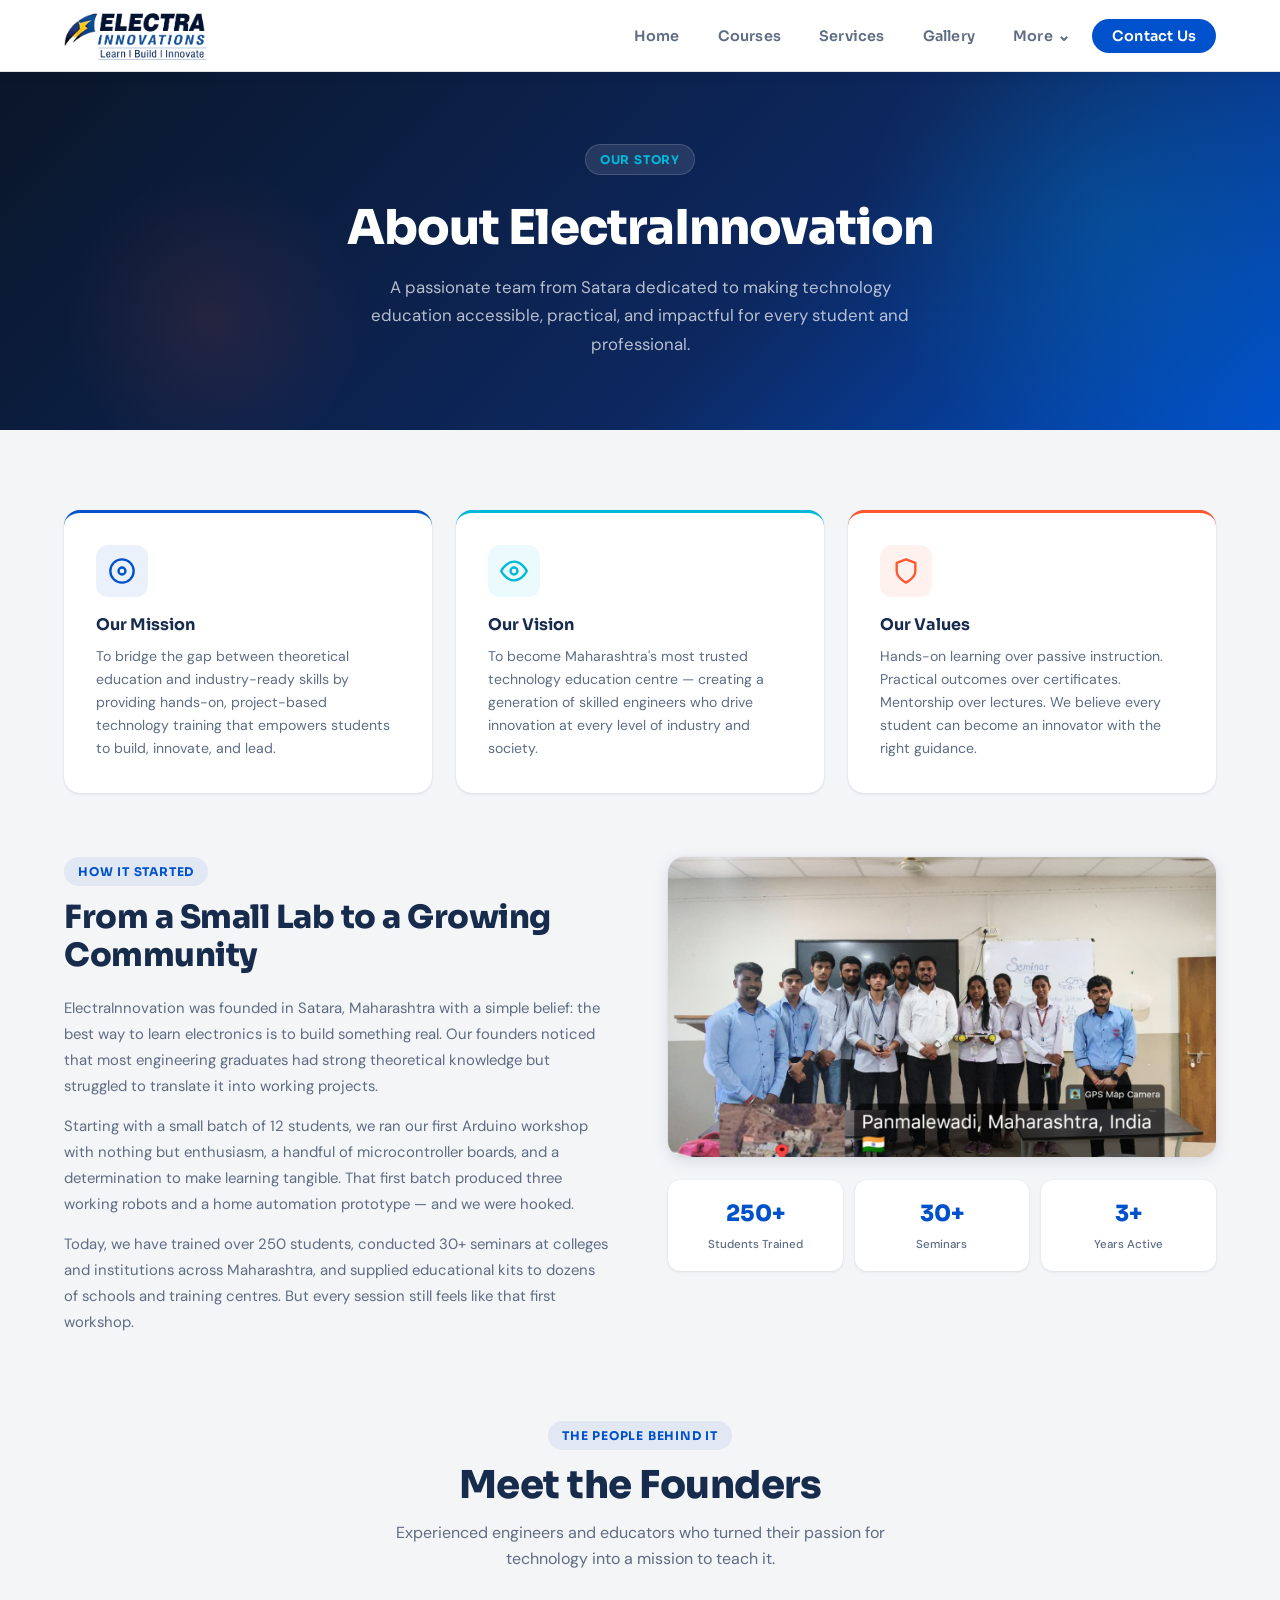
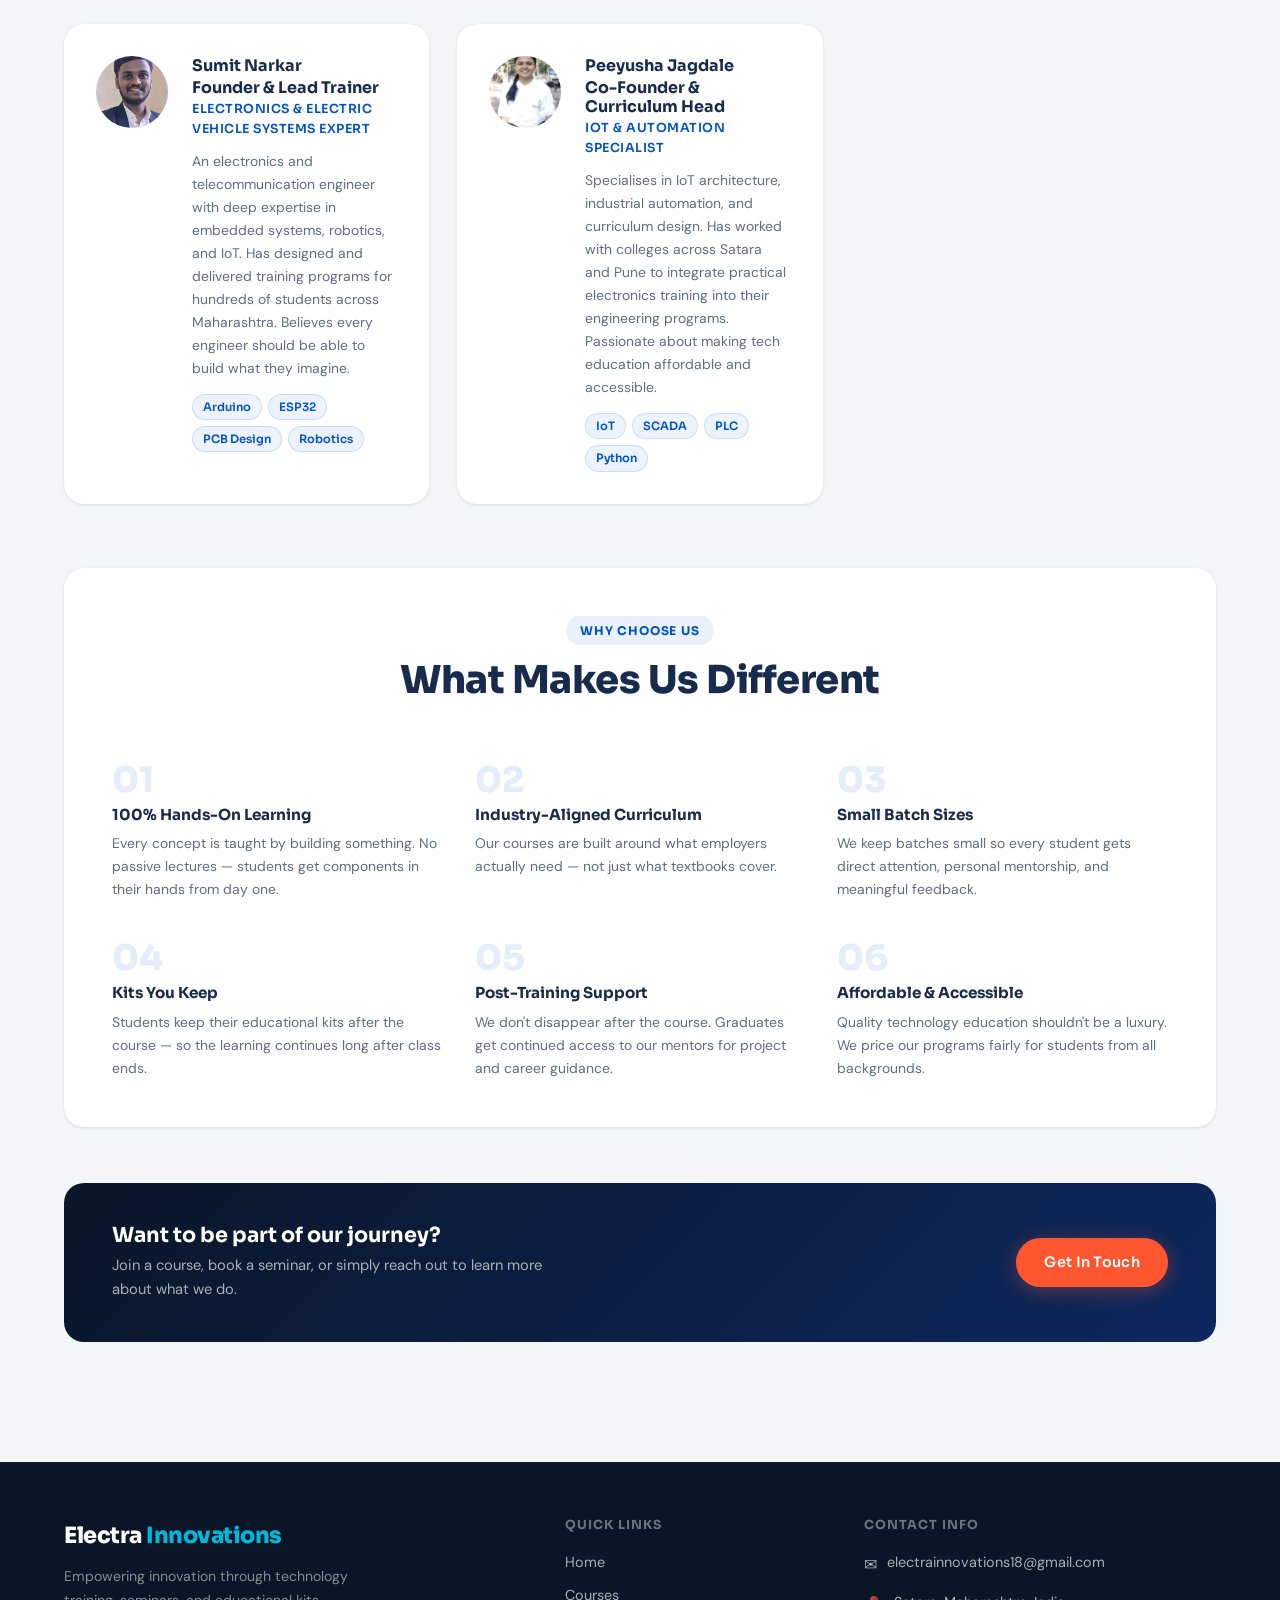
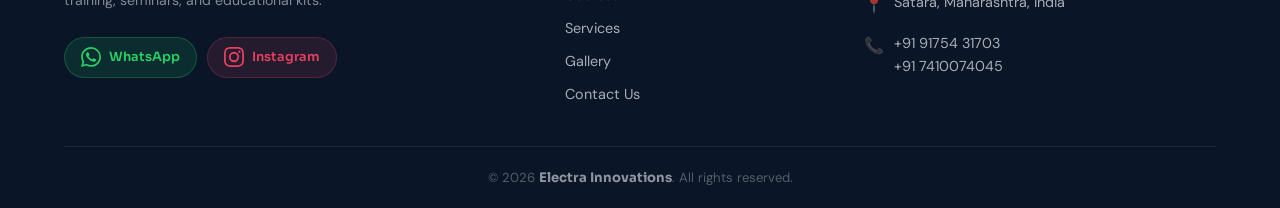
==== commit 3d7c9c7d: "Full project overwrite" ====
--- a/about.html
+++ b/about.html
@@ -13,7 +13,7 @@
 <!-- ===== NAVBAR ===== -->
 <header class="navbar">
   <div class="nav-container">
-    <a href="index.html" class="logo-text">Electra<span>Innovation</span></a>
+    <a href="index.html" class="logo"><img src="images/logo.jpeg" alt="Electra Innovation Logo"></a>
 
     <button class="hamburger" id="hamburger" aria-label="Toggle menu">
       <span></span><span></span><span></span>
@@ -112,13 +112,14 @@
   <div class="founders-grid">
 
     <div class="founder-card">
-      <div class="founder-avatar founder-avatar-1">
-        <span>SP</span>
+      <div class="founder-avatar founder-avatar img founder-avatar-1">
+        <img src="/images/founder1.jpeg" alt="Sumit Narkar">
       </div>
       <div class="founder-info">
+        <h3>Sumit Narkar</h3>
         <h3>Founder &amp; Lead Trainer</h3>
-        <p class="founder-role">Electronics &amp; Embedded Systems Expert</p>
-        <p class="founder-bio">An electronics engineer with deep expertise in embedded systems, robotics, and IoT. Has designed and delivered training programs for hundreds of students across Maharashtra. Believes every engineer should be able to build what they imagine.</p>
+        <p class="founder-role">Electronics &amp; Electric Vehicle Systems Expert</p>
+        <p class="founder-bio">An electronics and telecommunication engineer with deep expertise in embedded systems, robotics, and IoT. Has designed and delivered training programs for hundreds of students across Maharashtra. Believes every engineer should be able to build what they imagine.</p>
         <div class="founder-skills">
           <span>Arduino</span>
           <span>ESP32</span>
@@ -129,10 +130,11 @@
     </div>
 
     <div class="founder-card">
-      <div class="founder-avatar founder-avatar-2">
-        <span>RK</span>
+     <div class="founder-avatar founder-avatar img founder-avatar-2">
+        <img src="/images/founder2.jpeg" alt="Peeyusha Jagdale">
       </div>
       <div class="founder-info">
+        <h3>Peeyusha Jagdale</h3>
         <h3>Co-Founder &amp; Curriculum Head</h3>
         <p class="founder-role">IoT &amp; Automation Specialist</p>
         <p class="founder-bio">Specialises in IoT architecture, industrial automation, and curriculum design. Has worked with colleges across Satara and Pune to integrate practical electronics training into their engineering programs. Passionate about making tech education affordable and accessible.</p>
@@ -203,7 +205,7 @@
   <div class="footer-inner">
 
     <div class="footer-brand">
-      <a href="index.html" class="footer-logo">Electra<span>Innovation</span></a>
+      <a href="index.html" class="footer-logo">Electra<span> Innovations</span></a>
       <p class="footer-tagline">Empowering innovation through technology training, seminars, and educational kits.</p>
       <div class="footer-social">
         <a href="https://wa.me/919175431703" target="_blank" rel="noopener" class="social-btn whatsapp" aria-label="WhatsApp">
@@ -232,23 +234,23 @@
       <h4>Contact Info</h4>
       <ul class="footer-contact-list">
         <li>
-          <span class="fc-icon">&#9993;</span>
-          <a href="mailto:electrainnovationsatara@gmail.com">electrainnovationsatara@gmail.com</a>
+          <span class="fc-icon">✉</span>
+          <a href="mailto:electrainnovations18@gmail.com">electrainnovations18@gmail.com</a>
         </li>
         <li>
-          <span class="fc-icon">&#128205;</span>
+          <span class="fc-icon">📍</span>
           <span>Satara, Maharashtra, India</span>
         </li>
         <li>
-          <span class="fc-icon">&#128222;</span>
-          <a href="tel:+919175431703">+91 91754 31703</a>
+          <span class="fc-icon">📞</span>
+          <a href="tel:+919175431703">+91 91754 31703 <br> +91 7410074045</a>
         </li>
       </ul>
     </div>
 
   </div>
   <div class="footer-bottom">
-    <p>&copy; 2026 <strong>Electronexus</strong>. All rights reserved.</p>
+    <p>&copy; 2026 <strong>Electra Innovations</strong>. All rights reserved.</p>
   </div>
 </footer>
 
--- a/style.css
+++ b/style.css
@@ -60,7 +60,13 @@
 }
 
 .logo {
-  height: 46px;
+  display: flex;
+  align-items: center;
+}
+
+.logo img {
+  height: 50px;   /* adjust between 45–65px for best fit */
+  width: auto;
   object-fit: contain;
 }
 
@@ -370,6 +376,64 @@
   color: rgba(255,255,255,0.60);
   margin-top: 2px;
 }
+
+.gallery-slider {
+  padding: 80px 0;
+  background: var(--bg);
+}
+
+.slider-container {
+  position: relative;
+  overflow: hidden;
+}
+
+.slider-track {
+  display: flex;
+  gap: 16px;
+  overflow-x: auto;
+  scroll-behavior: smooth;
+  scrollbar-width: none;
+}
+
+.slider-track::-webkit-scrollbar {
+  display: none;
+}
+
+.slider-track img {
+  min-width: 260px;
+  height: 180px;
+  object-fit: cover;
+  border-radius: var(--radius);
+  transition: transform 0.3s ease;
+  cursor: pointer;
+}
+
+.slider-track img:hover {
+  transform: scale(1.05);
+}
+
+/* NAV BUTTONS */
+.slider-btn {
+  position: absolute;
+  top: 50%;
+  transform: translateY(-50%);
+  background: var(--white);
+  border: 1px solid var(--border);
+  width: 40px;
+  height: 40px;
+  border-radius: 50%;
+  cursor: pointer;
+  box-shadow: var(--shadow-sm);
+  z-index: 2;
+}
+
+.slider-btn:hover {
+  background: var(--primary);
+  color: white;
+}
+
+.slider-btn.prev { left: -10px; }
+.slider-btn.next { right: -10px; }
 
 /* ===== SECTION SHARED ===== */
 .section {
@@ -2107,15 +2171,15 @@
   width: 72px;
   height: 72px;
   border-radius: 50%;
-  display: flex;
-  align-items: center;
-  justify-content: center;
+  overflow: hidden;           
   flex-shrink: 0;
-  font-family: 'Sora', sans-serif;
-  font-weight: 800;
-  font-size: 1.1rem;
-  color: white;
-  letter-spacing: 1px;
+}
+
+.founder-avatar img {
+  width: 100%;
+  height: 100%;
+  object-fit: cover;         
+  display: block;
 }
 
 .founder-avatar-1 { background: linear-gradient(135deg, var(--primary), var(--teal)); }
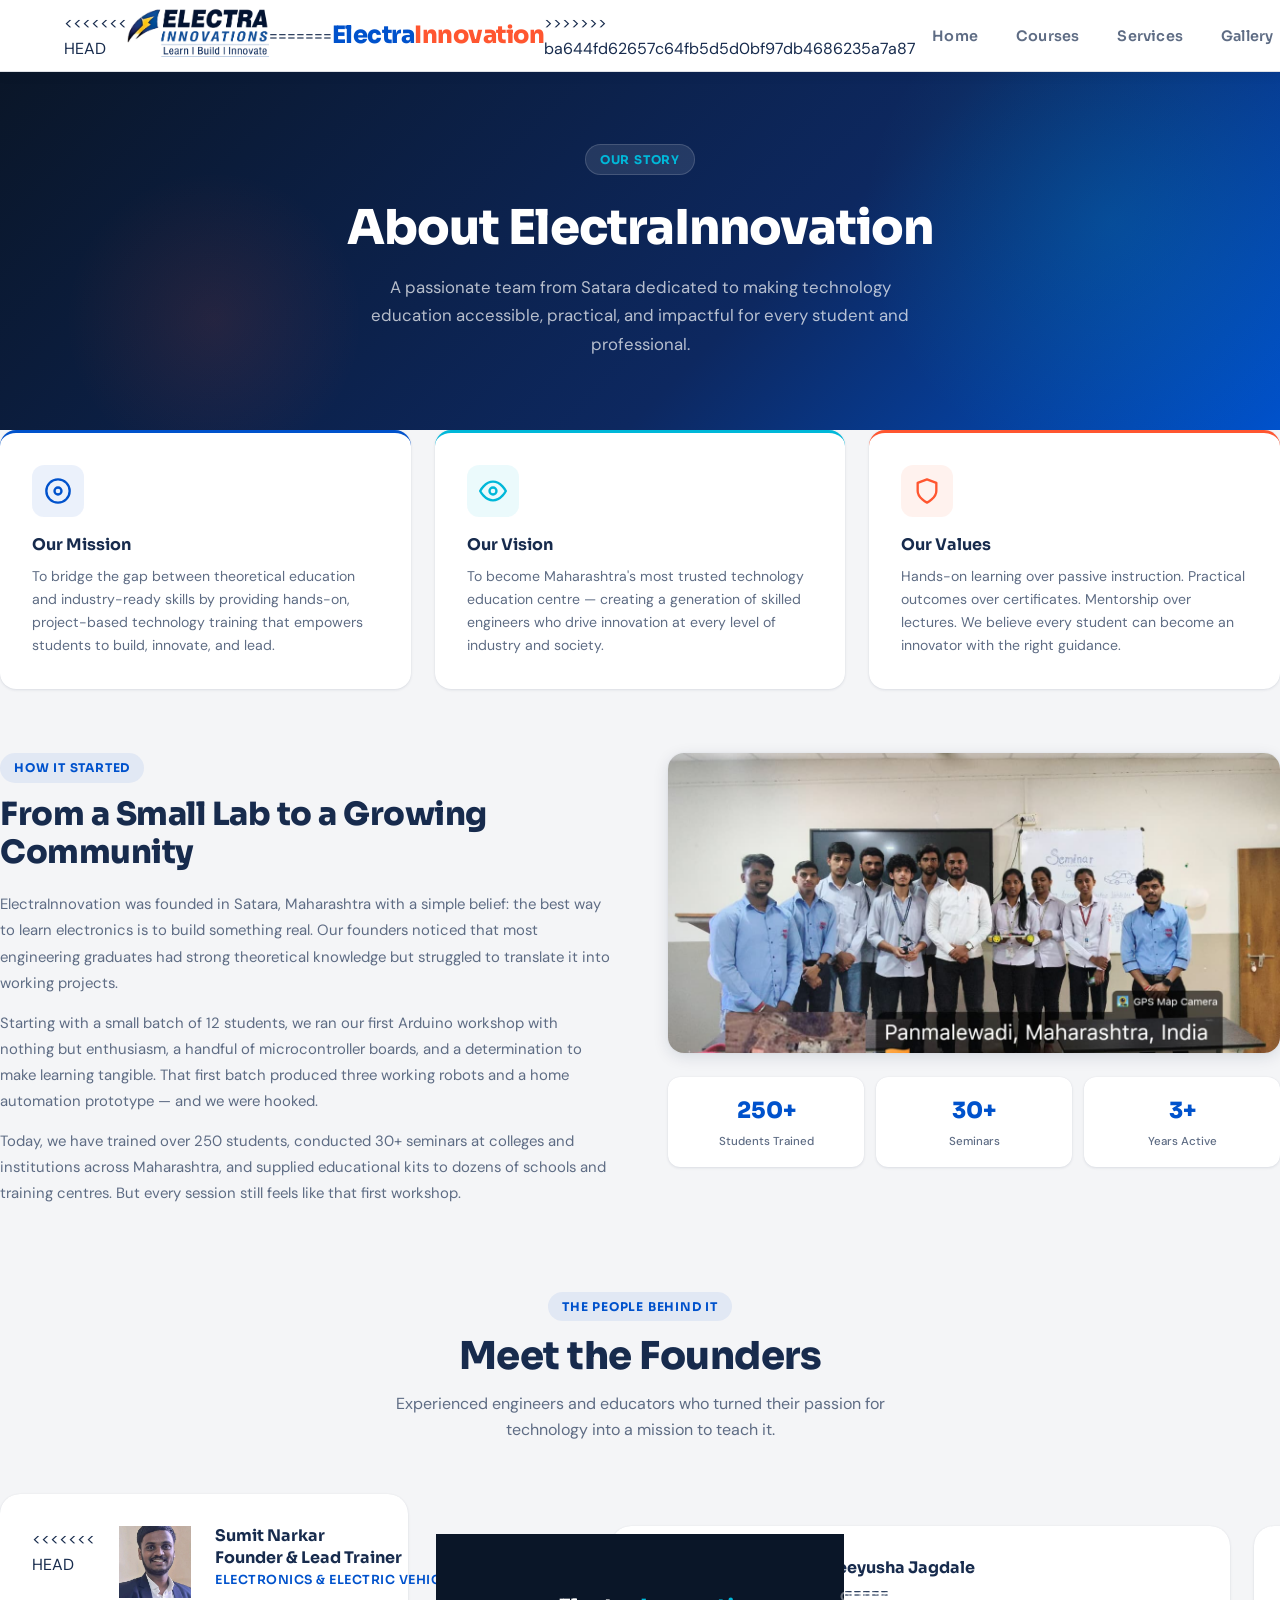
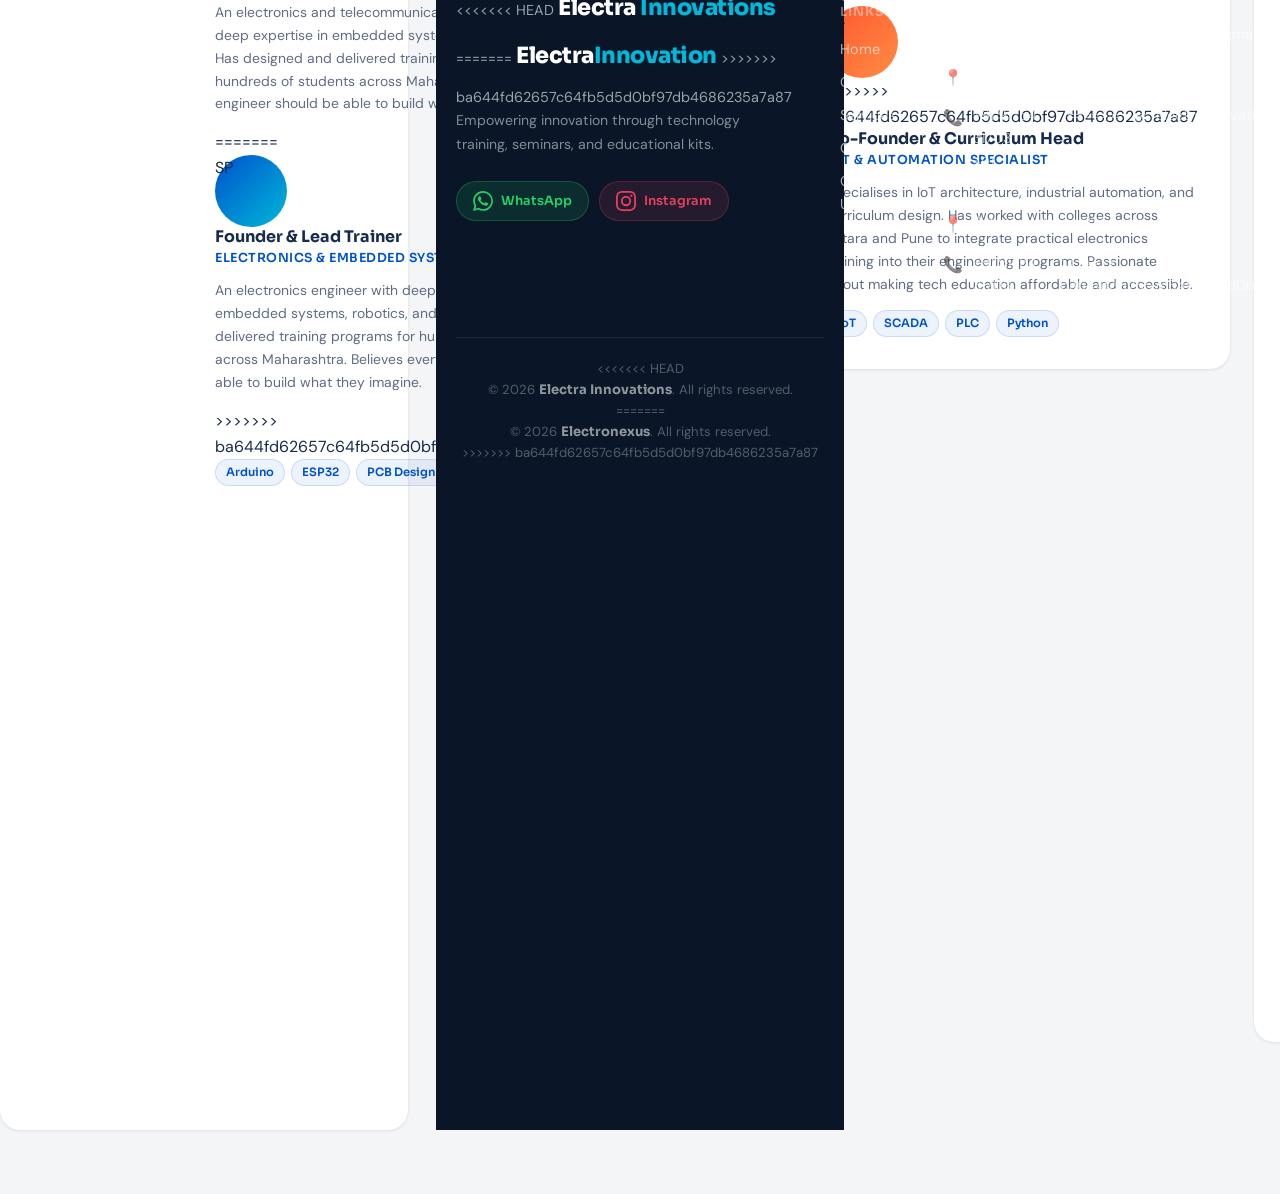
==== commit ede81bd1: "Merged and updated project" ====
--- a/about.html
+++ b/about.html
@@ -13,7 +13,11 @@
 <!-- ===== NAVBAR ===== -->
 <header class="navbar">
   <div class="nav-container">
+<<<<<<< HEAD
     <a href="index.html" class="logo"><img src="images/logo.jpeg" alt="Electra Innovation Logo"></a>
+=======
+    <a href="index.html" class="logo-text">Electra<span>Innovation</span></a>
+>>>>>>> ba644fd62657c64fb5d5d0bf97db4686235a7a87
 
     <button class="hamburger" id="hamburger" aria-label="Toggle menu">
       <span></span><span></span><span></span>
@@ -112,6 +116,7 @@
   <div class="founders-grid">
 
     <div class="founder-card">
+<<<<<<< HEAD
       <div class="founder-avatar founder-avatar img founder-avatar-1">
         <img src="/images/founder1.jpeg" alt="Sumit Narkar">
       </div>
@@ -120,6 +125,15 @@
         <h3>Founder &amp; Lead Trainer</h3>
         <p class="founder-role">Electronics &amp; Electric Vehicle Systems Expert</p>
         <p class="founder-bio">An electronics and telecommunication engineer with deep expertise in embedded systems, robotics, and IoT. Has designed and delivered training programs for hundreds of students across Maharashtra. Believes every engineer should be able to build what they imagine.</p>
+=======
+      <div class="founder-avatar founder-avatar-1">
+        <span>SP</span>
+      </div>
+      <div class="founder-info">
+        <h3>Founder &amp; Lead Trainer</h3>
+        <p class="founder-role">Electronics &amp; Embedded Systems Expert</p>
+        <p class="founder-bio">An electronics engineer with deep expertise in embedded systems, robotics, and IoT. Has designed and delivered training programs for hundreds of students across Maharashtra. Believes every engineer should be able to build what they imagine.</p>
+>>>>>>> ba644fd62657c64fb5d5d0bf97db4686235a7a87
         <div class="founder-skills">
           <span>Arduino</span>
           <span>ESP32</span>
@@ -130,11 +144,18 @@
     </div>
 
     <div class="founder-card">
+<<<<<<< HEAD
      <div class="founder-avatar founder-avatar img founder-avatar-2">
         <img src="/images/founder2.jpeg" alt="Peeyusha Jagdale">
       </div>
       <div class="founder-info">
         <h3>Peeyusha Jagdale</h3>
+=======
+      <div class="founder-avatar founder-avatar-2">
+        <span>RK</span>
+      </div>
+      <div class="founder-info">
+>>>>>>> ba644fd62657c64fb5d5d0bf97db4686235a7a87
         <h3>Co-Founder &amp; Curriculum Head</h3>
         <p class="founder-role">IoT &amp; Automation Specialist</p>
         <p class="founder-bio">Specialises in IoT architecture, industrial automation, and curriculum design. Has worked with colleges across Satara and Pune to integrate practical electronics training into their engineering programs. Passionate about making tech education affordable and accessible.</p>
@@ -205,7 +226,11 @@
   <div class="footer-inner">
 
     <div class="footer-brand">
+<<<<<<< HEAD
       <a href="index.html" class="footer-logo">Electra<span> Innovations</span></a>
+=======
+      <a href="index.html" class="footer-logo">Electra<span>Innovation</span></a>
+>>>>>>> ba644fd62657c64fb5d5d0bf97db4686235a7a87
       <p class="footer-tagline">Empowering innovation through technology training, seminars, and educational kits.</p>
       <div class="footer-social">
         <a href="https://wa.me/919175431703" target="_blank" rel="noopener" class="social-btn whatsapp" aria-label="WhatsApp">
@@ -234,6 +259,7 @@
       <h4>Contact Info</h4>
       <ul class="footer-contact-list">
         <li>
+<<<<<<< HEAD
           <span class="fc-icon">✉</span>
           <a href="mailto:electrainnovations18@gmail.com">electrainnovations18@gmail.com</a>
         </li>
@@ -244,13 +270,29 @@
         <li>
           <span class="fc-icon">📞</span>
           <a href="tel:+919175431703">+91 91754 31703 <br> +91 7410074045</a>
+=======
+          <span class="fc-icon">&#9993;</span>
+          <a href="mailto:electrainnovationsatara@gmail.com">electrainnovationsatara@gmail.com</a>
+        </li>
+        <li>
+          <span class="fc-icon">&#128205;</span>
+          <span>Satara, Maharashtra, India</span>
+        </li>
+        <li>
+          <span class="fc-icon">&#128222;</span>
+          <a href="tel:+919175431703">+91 91754 31703</a>
+>>>>>>> ba644fd62657c64fb5d5d0bf97db4686235a7a87
         </li>
       </ul>
     </div>
 
   </div>
   <div class="footer-bottom">
+<<<<<<< HEAD
     <p>&copy; 2026 <strong>Electra Innovations</strong>. All rights reserved.</p>
+=======
+    <p>&copy; 2026 <strong>Electronexus</strong>. All rights reserved.</p>
+>>>>>>> ba644fd62657c64fb5d5d0bf97db4686235a7a87
   </div>
 </footer>
 
--- a/style.css
+++ b/style.css
@@ -60,6 +60,7 @@
 }
 
 .logo {
+<<<<<<< HEAD
   display: flex;
   align-items: center;
 }
@@ -67,6 +68,9 @@
 .logo img {
   height: 50px;   /* adjust between 45–65px for best fit */
   width: auto;
+=======
+  height: 46px;
+>>>>>>> ba644fd62657c64fb5d5d0bf97db4686235a7a87
   object-fit: contain;
 }
 
@@ -377,6 +381,7 @@
   margin-top: 2px;
 }
 
+<<<<<<< HEAD
 .gallery-slider {
   padding: 80px 0;
   background: var(--bg);
@@ -435,6 +440,8 @@
 .slider-btn.prev { left: -10px; }
 .slider-btn.next { right: -10px; }
 
+=======
+>>>>>>> ba644fd62657c64fb5d5d0bf97db4686235a7a87
 /* ===== SECTION SHARED ===== */
 .section {
   max-width: 1200px;
@@ -2171,6 +2178,7 @@
   width: 72px;
   height: 72px;
   border-radius: 50%;
+<<<<<<< HEAD
   overflow: hidden;           
   flex-shrink: 0;
 }
@@ -2180,6 +2188,17 @@
   height: 100%;
   object-fit: cover;         
   display: block;
+=======
+  display: flex;
+  align-items: center;
+  justify-content: center;
+  flex-shrink: 0;
+  font-family: 'Sora', sans-serif;
+  font-weight: 800;
+  font-size: 1.1rem;
+  color: white;
+  letter-spacing: 1px;
+>>>>>>> ba644fd62657c64fb5d5d0bf97db4686235a7a87
 }
 
 .founder-avatar-1 { background: linear-gradient(135deg, var(--primary), var(--teal)); }
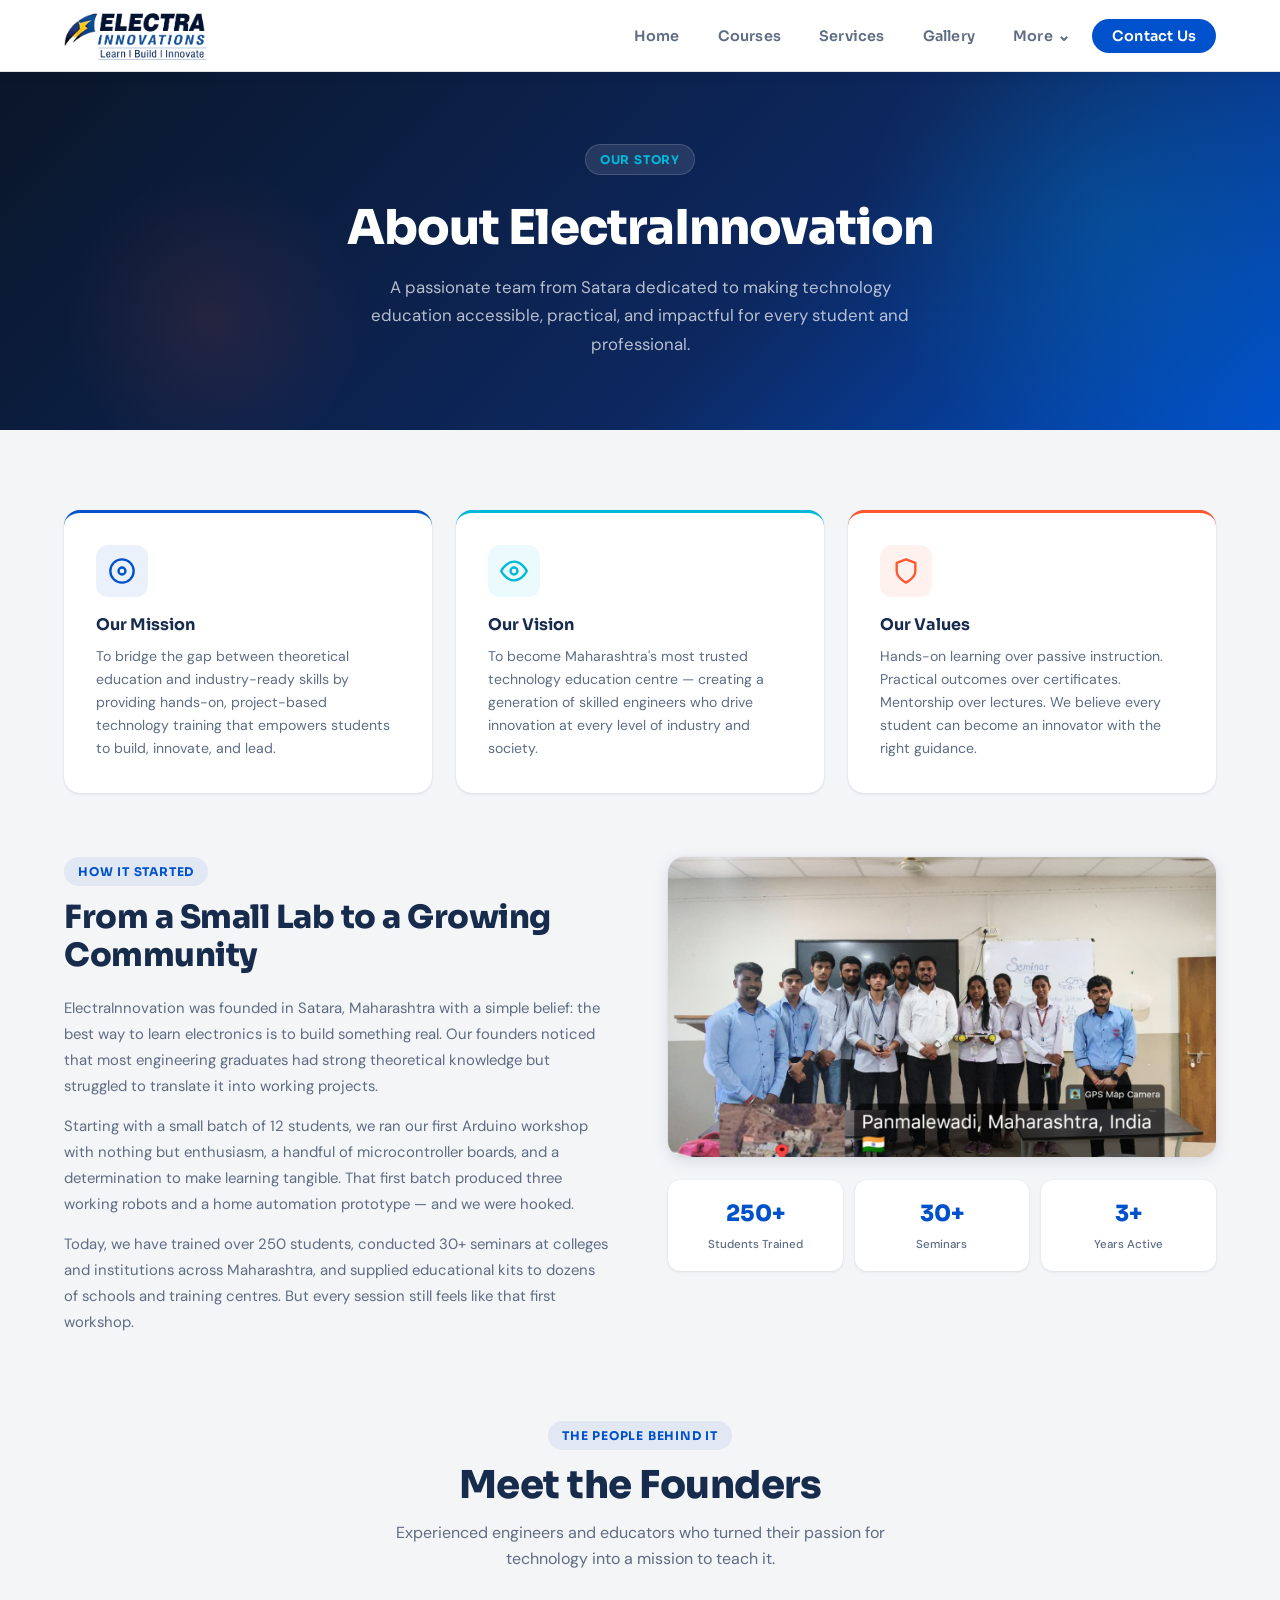
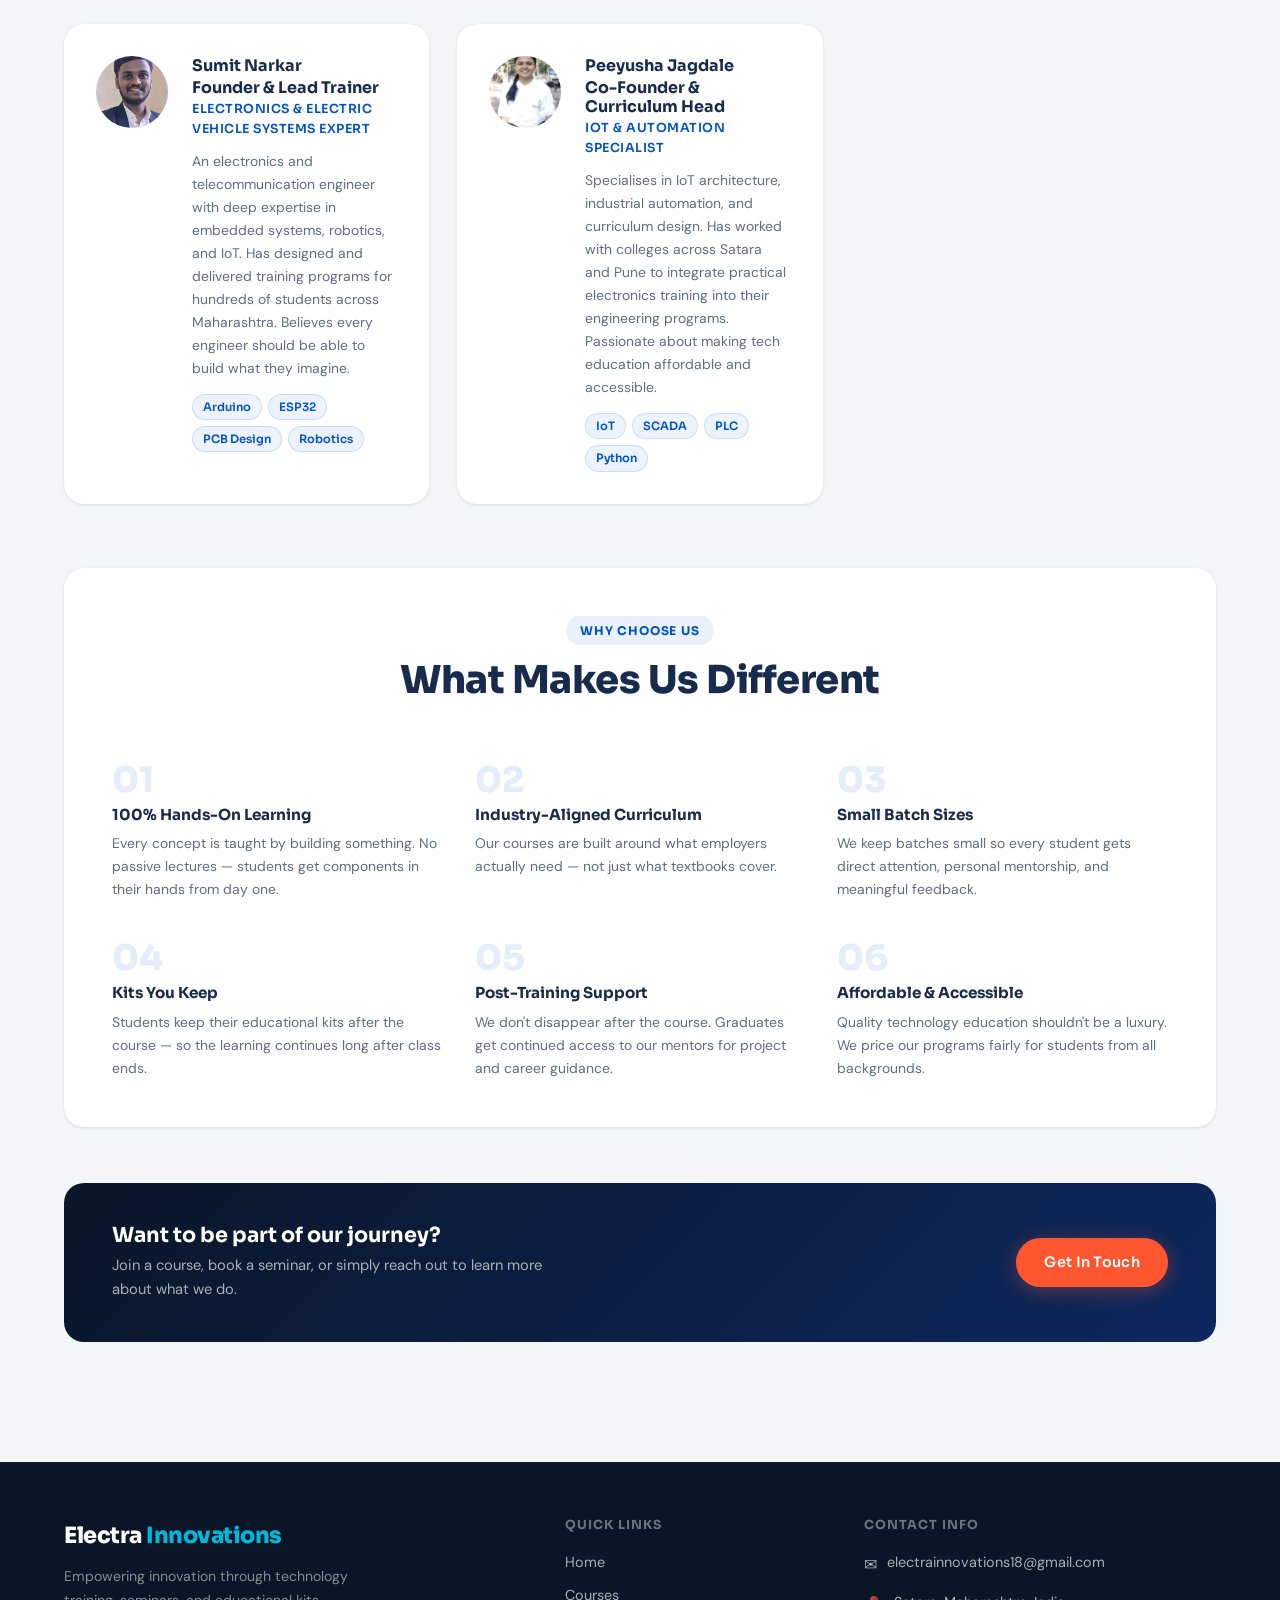
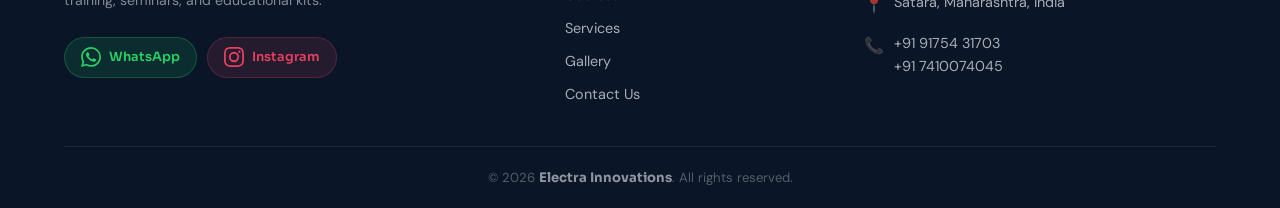
==== commit 7e19de16: "Newer version update" ====
--- a/about.html
+++ b/about.html
@@ -13,11 +13,7 @@
 <!-- ===== NAVBAR ===== -->
 <header class="navbar">
   <div class="nav-container">
-<<<<<<< HEAD
     <a href="index.html" class="logo"><img src="images/logo.jpeg" alt="Electra Innovation Logo"></a>
-=======
-    <a href="index.html" class="logo-text">Electra<span>Innovation</span></a>
->>>>>>> ba644fd62657c64fb5d5d0bf97db4686235a7a87
 
     <button class="hamburger" id="hamburger" aria-label="Toggle menu">
       <span></span><span></span><span></span>
@@ -116,7 +112,6 @@
   <div class="founders-grid">
 
     <div class="founder-card">
-<<<<<<< HEAD
       <div class="founder-avatar founder-avatar img founder-avatar-1">
         <img src="/images/founder1.jpeg" alt="Sumit Narkar">
       </div>
@@ -125,15 +120,6 @@
         <h3>Founder &amp; Lead Trainer</h3>
         <p class="founder-role">Electronics &amp; Electric Vehicle Systems Expert</p>
         <p class="founder-bio">An electronics and telecommunication engineer with deep expertise in embedded systems, robotics, and IoT. Has designed and delivered training programs for hundreds of students across Maharashtra. Believes every engineer should be able to build what they imagine.</p>
-=======
-      <div class="founder-avatar founder-avatar-1">
-        <span>SP</span>
-      </div>
-      <div class="founder-info">
-        <h3>Founder &amp; Lead Trainer</h3>
-        <p class="founder-role">Electronics &amp; Embedded Systems Expert</p>
-        <p class="founder-bio">An electronics engineer with deep expertise in embedded systems, robotics, and IoT. Has designed and delivered training programs for hundreds of students across Maharashtra. Believes every engineer should be able to build what they imagine.</p>
->>>>>>> ba644fd62657c64fb5d5d0bf97db4686235a7a87
         <div class="founder-skills">
           <span>Arduino</span>
           <span>ESP32</span>
@@ -144,18 +130,11 @@
     </div>
 
     <div class="founder-card">
-<<<<<<< HEAD
      <div class="founder-avatar founder-avatar img founder-avatar-2">
         <img src="/images/founder2.jpeg" alt="Peeyusha Jagdale">
       </div>
       <div class="founder-info">
         <h3>Peeyusha Jagdale</h3>
-=======
-      <div class="founder-avatar founder-avatar-2">
-        <span>RK</span>
-      </div>
-      <div class="founder-info">
->>>>>>> ba644fd62657c64fb5d5d0bf97db4686235a7a87
         <h3>Co-Founder &amp; Curriculum Head</h3>
         <p class="founder-role">IoT &amp; Automation Specialist</p>
         <p class="founder-bio">Specialises in IoT architecture, industrial automation, and curriculum design. Has worked with colleges across Satara and Pune to integrate practical electronics training into their engineering programs. Passionate about making tech education affordable and accessible.</p>
@@ -226,11 +205,7 @@
   <div class="footer-inner">
 
     <div class="footer-brand">
-<<<<<<< HEAD
       <a href="index.html" class="footer-logo">Electra<span> Innovations</span></a>
-=======
-      <a href="index.html" class="footer-logo">Electra<span>Innovation</span></a>
->>>>>>> ba644fd62657c64fb5d5d0bf97db4686235a7a87
       <p class="footer-tagline">Empowering innovation through technology training, seminars, and educational kits.</p>
       <div class="footer-social">
         <a href="https://wa.me/919175431703" target="_blank" rel="noopener" class="social-btn whatsapp" aria-label="WhatsApp">
@@ -259,7 +234,6 @@
       <h4>Contact Info</h4>
       <ul class="footer-contact-list">
         <li>
-<<<<<<< HEAD
           <span class="fc-icon">✉</span>
           <a href="mailto:electrainnovations18@gmail.com">electrainnovations18@gmail.com</a>
         </li>
@@ -270,29 +244,13 @@
         <li>
           <span class="fc-icon">📞</span>
           <a href="tel:+919175431703">+91 91754 31703 <br> +91 7410074045</a>
-=======
-          <span class="fc-icon">&#9993;</span>
-          <a href="mailto:electrainnovationsatara@gmail.com">electrainnovationsatara@gmail.com</a>
-        </li>
-        <li>
-          <span class="fc-icon">&#128205;</span>
-          <span>Satara, Maharashtra, India</span>
-        </li>
-        <li>
-          <span class="fc-icon">&#128222;</span>
-          <a href="tel:+919175431703">+91 91754 31703</a>
->>>>>>> ba644fd62657c64fb5d5d0bf97db4686235a7a87
         </li>
       </ul>
     </div>
 
   </div>
   <div class="footer-bottom">
-<<<<<<< HEAD
     <p>&copy; 2026 <strong>Electra Innovations</strong>. All rights reserved.</p>
-=======
-    <p>&copy; 2026 <strong>Electronexus</strong>. All rights reserved.</p>
->>>>>>> ba644fd62657c64fb5d5d0bf97db4686235a7a87
   </div>
 </footer>
 
--- a/style.css
+++ b/style.css
@@ -60,7 +60,6 @@
 }
 
 .logo {
-<<<<<<< HEAD
   display: flex;
   align-items: center;
 }
@@ -68,9 +67,6 @@
 .logo img {
   height: 50px;   /* adjust between 45–65px for best fit */
   width: auto;
-=======
-  height: 46px;
->>>>>>> ba644fd62657c64fb5d5d0bf97db4686235a7a87
   object-fit: contain;
 }
 
@@ -381,7 +377,6 @@
   margin-top: 2px;
 }
 
-<<<<<<< HEAD
 .gallery-slider {
   padding: 80px 0;
   background: var(--bg);
@@ -440,8 +435,6 @@
 .slider-btn.prev { left: -10px; }
 .slider-btn.next { right: -10px; }
 
-=======
->>>>>>> ba644fd62657c64fb5d5d0bf97db4686235a7a87
 /* ===== SECTION SHARED ===== */
 .section {
   max-width: 1200px;
@@ -2178,7 +2171,6 @@
   width: 72px;
   height: 72px;
   border-radius: 50%;
-<<<<<<< HEAD
   overflow: hidden;           
   flex-shrink: 0;
 }
@@ -2188,17 +2180,6 @@
   height: 100%;
   object-fit: cover;         
   display: block;
-=======
-  display: flex;
-  align-items: center;
-  justify-content: center;
-  flex-shrink: 0;
-  font-family: 'Sora', sans-serif;
-  font-weight: 800;
-  font-size: 1.1rem;
-  color: white;
-  letter-spacing: 1px;
->>>>>>> ba644fd62657c64fb5d5d0bf97db4686235a7a87
 }
 
 .founder-avatar-1 { background: linear-gradient(135deg, var(--primary), var(--teal)); }
